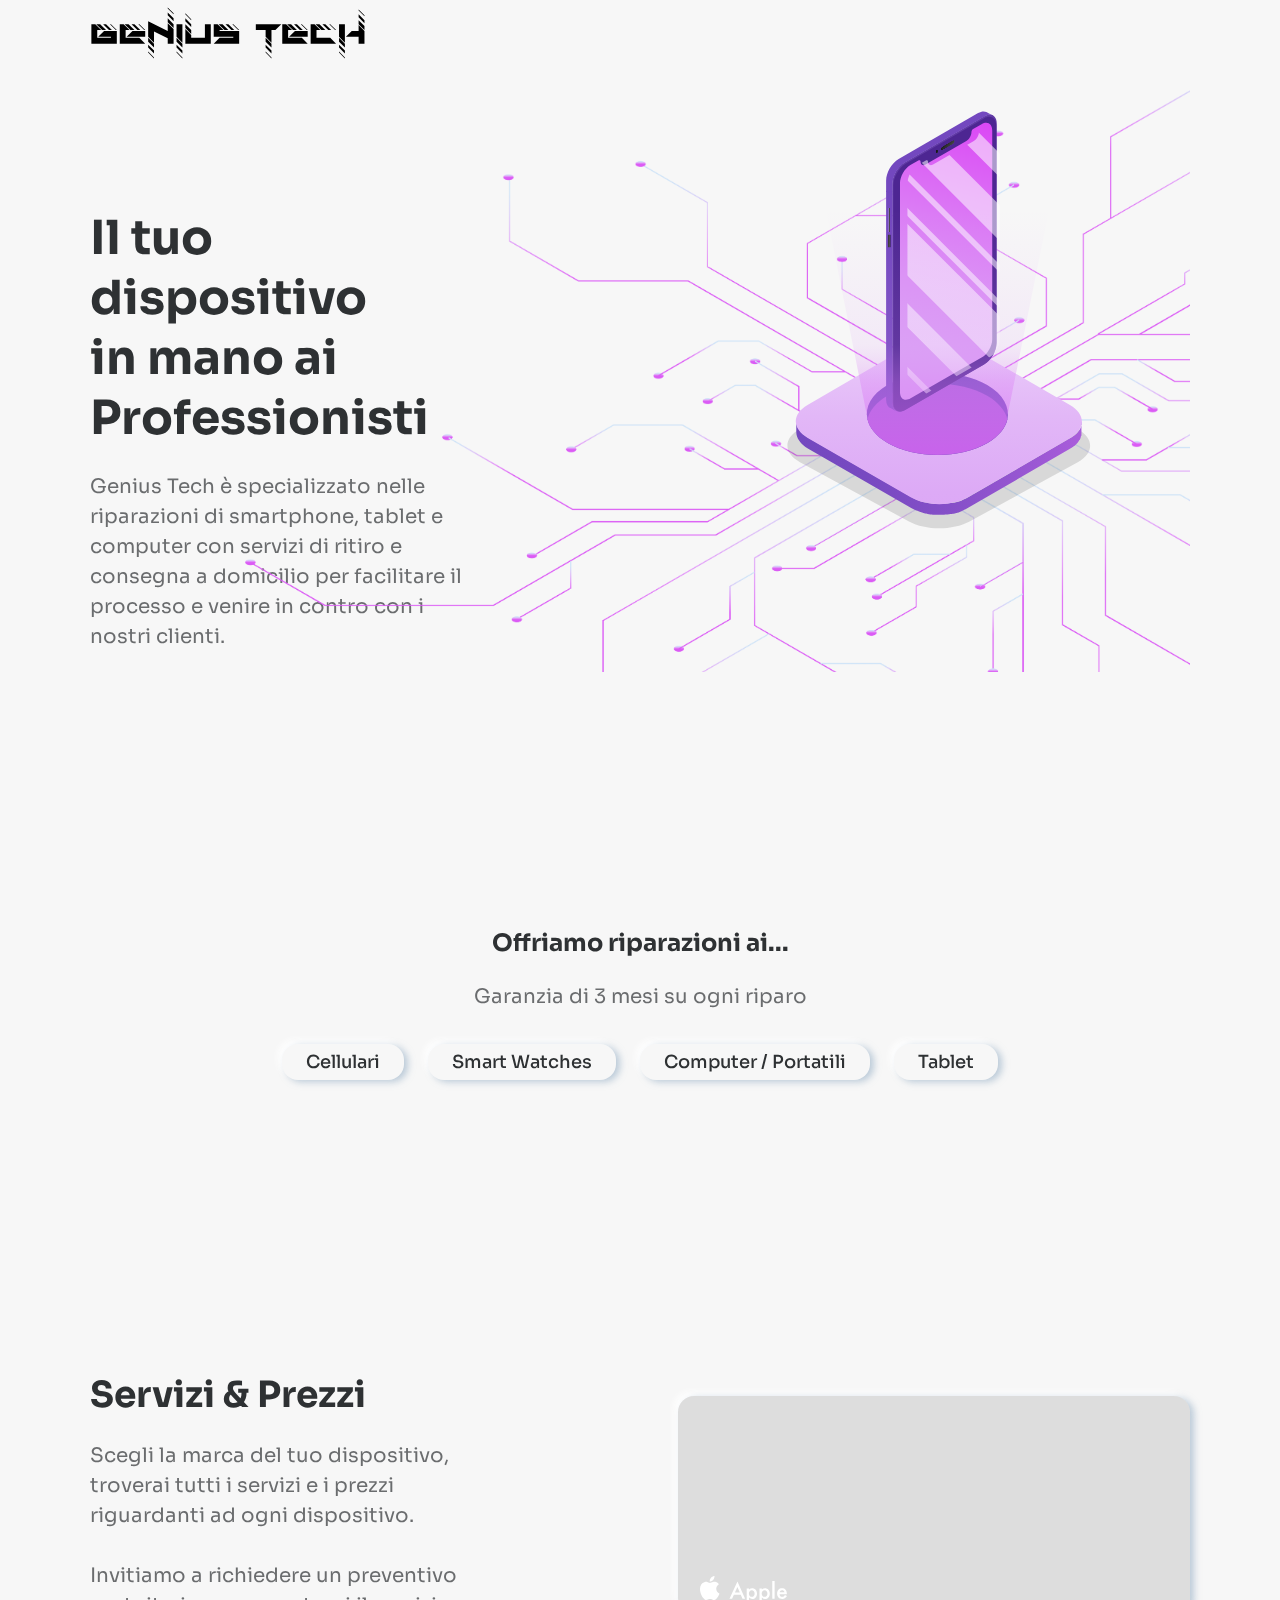
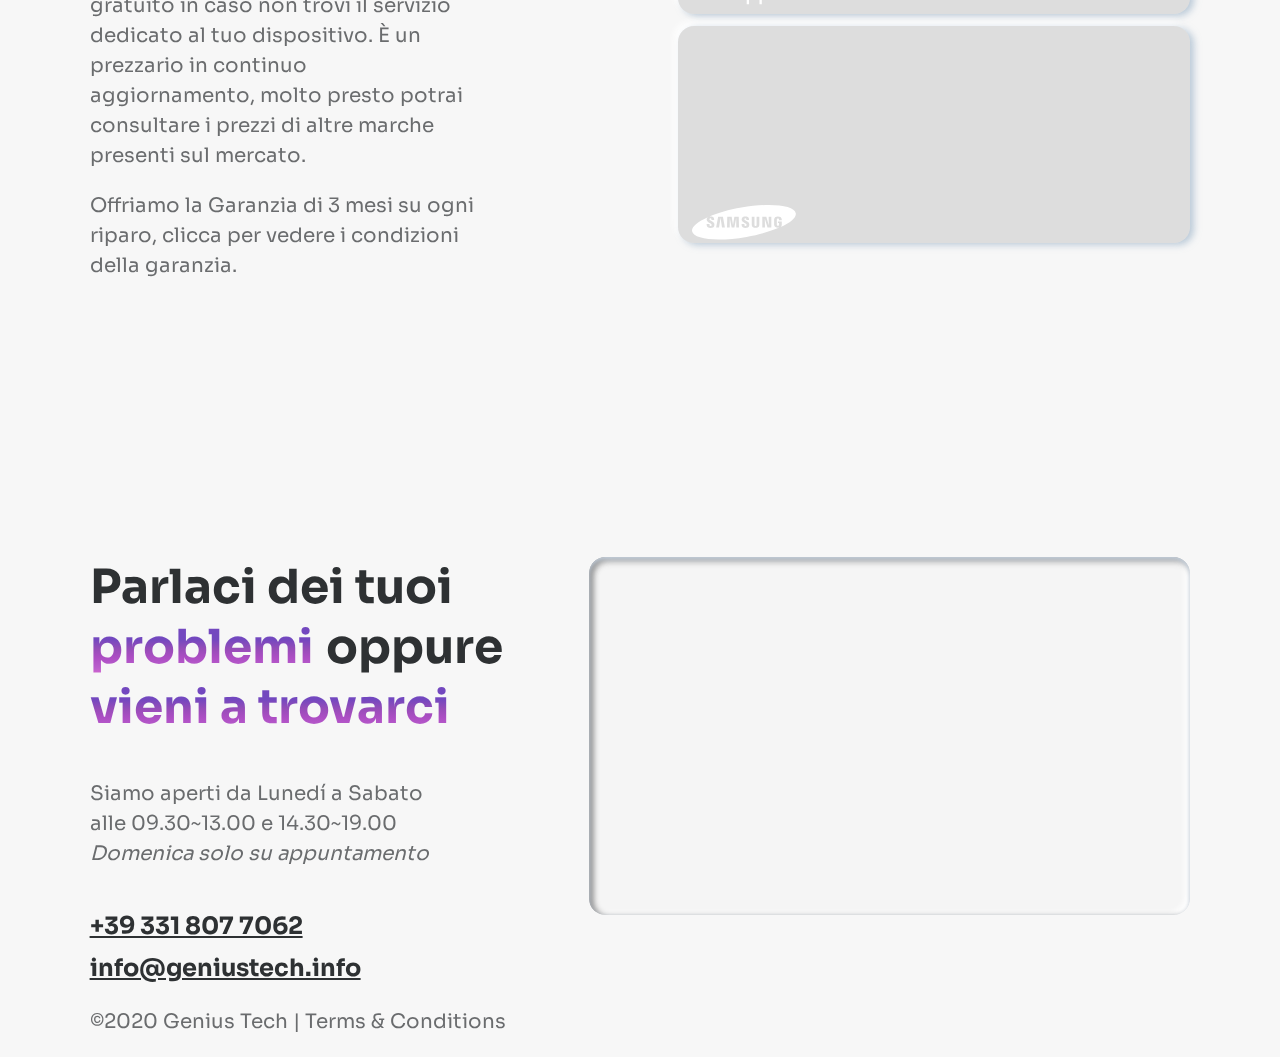
==== preview/index.html @ 2fa58275 "#1 deploy" ====
<!DOCTYPE html>
<html lang="en">
  <head>
    <meta charset="utf-8" />
    <meta name="format-detection" content="telephone=no" />
    <meta name="apple-mobile-web-app-capable" content="yes" />
    <meta
      name="viewport"
      content="minimal-ui, width=device-width, initial-scale=1, minimum-scale=1, user-scalable=yes"
    />
    <meta name="description" content="Siamo specializzati nelle riparazioni di smartphone, tablet e computer con servizi di ritiro e consegna a domicilio!">
    <meta name="robots" content="index, follow">

    <title>Genius Tech | Centro Riparazioni, Assistenza tecnica e Vendita Accessori</title>

    <link rel="canonical" href="https://geniustech.info"/>

    <link rel="manifest" href="../manifest.json" />

    <!-- Global site tag (gtag.js) - Google Analytics -->
    <!-- <script async src="https://www.googletagmanager.com/gtag/js?id=UA-128974444-11"></script>
    <script>
      window.dataLayer = window.dataLayer || [];
      function gtag(){dataLayer.push(arguments);}
      gtag('js', new Date());

      gtag('config', 'UA-128974444-11');
    </script> -->
    
    <link rel="icon" type="image/png" href="/images/icons/icon-72x72.png" sizes="72x72" />
    <link rel="icon" type="image/png" href="/images/icons/icon-96x96.png" sizes="96x96" />
    <link rel="icon" type="image/png" href="/images/icons/icon-192x192.png" sizes="192x192" />
    <link rel="apple-touch-icon" href="/images/icons/icon-192x192.png" sizes="192x192" />
		<link href="https://fonts.googleapis.com/css2?family=Sora:wght@500;700&display=swap" rel="stylesheet">
    
    <link rel="stylesheet" href="/src/app.css" />
    <!-- <link href="/lib/style.css" rel="stylesheet" /> -->
  </head>

  <body class="preload" data-barba="wrapper">
    <header id="header"></header>
    <div class="overlay" id="overlay"></div>

    <main data-barba="container" data-barba-namespace="home">
      <div class="home" id="app">
				<article class="intro">
					<div class="hero">
						<svg id="phone-vec" width="543" height="814" viewBox="0 0 543 814" fill="none" xmlns="http://www.w3.org/2000/svg">
<g opacity="0.2">
<path fill-rule="evenodd" clip-rule="evenodd" d="M506.202 641.269C534.643 656.708 534.643 681.898 506.608 697.337L322.965 798.097C294.524 813.536 248.613 813.536 220.173 798.097L35.3101 697.337C6.86967 681.898 6.86967 656.708 34.9038 641.269L218.548 540.509C246.988 525.069 292.899 525.069 321.339 540.509L506.202 641.269Z" fill="#606060"/>
</g>
<path fill-rule="evenodd" clip-rule="evenodd" d="M513.678 629.892V633.955C513.678 634.362 513.678 634.768 513.271 634.768C512.865 634.768 513.271 635.174 512.865 635.58C512.822 635.888 512.68 636.174 512.459 636.393C512.459 636.799 512.053 636.799 512.053 637.206C512.053 637.612 511.646 638.018 511.646 638.424C511.646 638.831 511.24 638.831 511.24 639.237C511.24 639.643 510.834 640.05 510.834 640.456C510.834 640.862 510.427 640.862 510.427 641.268C510.427 641.675 510.021 642.081 509.615 642.487C509.209 642.894 509.209 642.894 509.209 643.3C509.209 643.706 508.396 644.113 508.396 644.519L507.99 644.925C507.583 645.738 506.771 646.144 506.365 646.957L505.958 647.363C505.552 647.769 505.146 648.582 504.333 648.988L503.521 649.801C503.114 650.207 502.708 650.207 502.708 650.613C502.708 651.019 501.895 651.019 501.895 651.426C501.895 651.832 501.083 651.832 500.676 652.238C500.27 652.645 499.864 652.645 499.458 653.051C499.051 653.457 498.645 653.457 498.239 653.864C497.832 654.27 497.426 654.27 497.02 654.676C496.614 655.082 496.207 655.082 495.801 655.489C495.353 655.916 494.787 656.2 494.176 656.301L320.689 757.062C319.064 757.874 317.845 758.687 316.22 759.499C315.814 759.499 315.408 759.906 315.001 759.906C313.376 760.718 312.157 761.124 310.532 761.937C310.308 761.937 310.126 762.119 310.126 762.343C308.567 763.066 306.931 763.611 305.25 763.968C304.082 764.431 302.848 764.706 301.594 764.781C300.662 765.106 299.712 765.377 298.75 765.594C297.531 766 296.312 766 295.093 766.406C293.874 766.813 293.061 766.813 292.249 766.813H291.03C289.405 767.219 287.78 767.219 286.155 767.625H284.936C283.97 767.56 283.001 767.698 282.092 768.031C280.466 768.031 278.841 768.438 277.622 768.438H264.215C263.116 768.504 262.014 768.366 260.964 768.031C259.746 768.031 258.527 767.625 257.714 767.625C256.901 767.625 255.683 767.219 254.464 767.219C253.21 767.143 251.975 766.869 250.807 766.406C249.995 766.406 248.776 766 247.963 766C246.338 765.594 245.119 765.187 243.9 764.781C242.681 764.375 241.869 764.375 241.056 763.968C240.244 763.562 240.244 763.562 239.431 763.562C238.012 763.198 236.647 762.652 235.368 761.937C234.962 761.937 234.555 761.531 234.149 761.531C232.861 761.162 231.63 760.615 230.493 759.906C230.086 759.499 229.274 759.499 228.867 759.093L223.992 756.655L49.2865 655.895C35.8789 648.175 28.9719 638.018 28.9719 627.455V646.144C28.9719 656.301 35.8789 666.459 49.2865 674.584L223.992 775.345L228.867 777.782C229.274 778.189 230.086 778.189 230.493 778.595C231.711 779.001 232.524 779.408 233.743 779.814H234.149C234.555 779.814 234.962 780.22 235.368 780.22C236.787 780.584 238.152 781.131 239.431 781.845C239.837 781.845 240.244 782.252 241.056 782.252C241.364 782.295 241.65 782.437 241.869 782.658C242.275 782.658 243.088 783.064 243.494 783.064L247.557 784.283C248.003 784.229 248.451 784.378 248.776 784.689C249.348 784.629 249.924 784.772 250.401 785.096C251.62 785.502 252.839 785.502 254.057 785.908C254.626 785.891 255.189 786.032 255.683 786.314H257.308C258.527 786.314 259.746 786.721 260.558 786.721H277.216C278.718 786.807 280.224 786.67 281.685 786.314H285.748C287.4 786.243 289.038 785.97 290.624 785.502H292.249C292.933 785.406 293.612 785.271 294.28 785.096C295.499 784.689 296.718 784.689 297.937 784.283C298.869 783.958 299.818 783.687 300.781 783.47C301.949 783.008 303.183 782.733 304.438 782.658C304.844 782.658 304.844 782.658 305.25 782.252C306.669 781.887 308.035 781.341 309.313 780.626C309.538 780.626 309.719 780.445 309.719 780.22C311.281 779.714 312.78 779.032 314.189 778.189C314.595 778.189 315.001 777.782 315.408 777.782C316.943 777.056 318.435 776.242 319.877 775.345L493.363 674.584C493.77 674.584 493.77 674.178 494.176 674.178C494.582 674.178 494.582 673.772 494.988 673.772C495.395 673.772 495.801 673.366 496.207 672.959C496.614 672.553 497.02 672.553 497.426 672.147C497.832 671.74 498.239 671.74 498.645 671.334C499.051 670.928 499.458 670.928 499.864 670.521C500.27 670.115 500.676 670.115 501.083 669.709C501.489 669.303 501.895 669.303 501.895 668.896C501.895 668.49 502.708 668.49 502.708 668.084L503.114 667.677L503.521 667.271L505.146 665.646L505.552 665.24C506.213 664.668 506.764 663.979 507.177 663.208L507.583 662.802C507.99 662.396 508.396 661.989 508.396 661.583C508.396 661.177 508.802 661.177 508.802 660.77C508.802 660.364 509.209 659.958 509.615 659.552C509.886 659.28 510.156 659.01 510.426 658.74C510.426 658.333 510.833 657.927 510.833 657.521C510.833 657.114 511.239 657.114 511.239 656.708C511.239 656.302 511.645 655.896 511.645 655.489V654.676C511.688 654.368 511.831 654.083 512.052 653.864C512.052 653.457 512.052 653.457 512.458 653.051C512.864 652.645 512.458 652.238 512.864 652.238V628.673C513.678 629.08 513.678 629.486 513.678 629.892Z" fill="url(#paint0_linear)"/>
<path fill-rule="evenodd" clip-rule="evenodd" d="M493.363 600.233C520.178 615.672 520.585 640.862 493.769 656.301L320.283 757.062C293.468 772.501 249.995 772.501 223.179 757.062L48.4739 656.301C21.6587 640.862 21.2524 615.672 48.0676 600.233L221.554 499.473C248.369 484.034 291.843 484.034 318.658 499.473L493.363 600.233Z" fill="url(#paint1_linear)"/>
<path fill-rule="evenodd" clip-rule="evenodd" d="M387.159 625.017C383.908 639.643 372.532 653.457 353.436 664.834C306.713 692.055 231.143 692.055 184.013 664.834C164.511 653.457 153.135 639.237 149.884 624.611C145.009 603.89 156.385 582.356 183.606 566.511C230.33 539.289 306.307 539.289 353.03 566.511C380.252 582.356 391.79 604.296 387.159 625.017Z" fill="url(#paint2_linear)"/>
<path fill-rule="evenodd" clip-rule="evenodd" d="M387.159 625.017C383.908 639.644 372.532 653.457 353.436 664.834C306.713 692.055 231.143 692.055 184.013 664.834C164.511 653.457 153.135 639.237 149.884 624.611C153.135 609.984 164.511 596.17 183.606 584.794C230.33 557.573 306.307 557.573 353.03 584.794C372.126 596.17 383.908 610.391 387.159 625.017Z" fill="url(#paint3_linear)"/>

<g id="phone">
  <path fill-rule="evenodd" clip-rule="evenodd" d="M369.174 494.917C369.176 494.785 369.177 494.654 369.177 494.523V123.086C369.177 109.513 359.676 103.631 347.913 110.418L213.091 188.234C201.328 195.02 191.828 211.308 191.828 224.88V596.318C192.191 607.584 198.393 613.303 206.682 611.6C208.831 611.228 211.14 610.371 213.544 608.984L348.365 531.168C360.014 524.447 369.001 508.409 369.174 494.917Z" fill="#613BA5"/>
<path d="M214.448 608.532L347.46 531.621C358.771 524.834 368.271 508.547 368.271 494.974V126.704C368.271 113.131 358.771 107.702 347.46 114.036L214.448 190.948C203.138 197.734 193.637 214.021 193.637 227.594V595.864C193.637 609.437 202.685 615.318 214.448 608.532Z" fill="#4D2692"/>
<path d="M222.592 193.208L236.165 185.517C237.974 184.612 239.784 185.517 239.784 187.327C239.784 192.756 243.404 195.018 248.38 192.303L317.601 152.49C322.125 149.776 326.197 142.99 326.197 137.56C326.197 135.298 327.554 132.584 329.816 131.679L343.389 123.988C353.342 118.106 361.485 123.083 361.485 134.846V488.639C361.485 500.402 353.342 514.427 343.389 519.856L223.045 589.076C213.091 594.958 204.948 589.981 204.948 578.218V224.425C204.948 213.115 212.639 199.09 222.592 193.208Z" fill="url(#paint11_linear)"/>
<mask id="mask0" mask-type="alpha" maskUnits="userSpaceOnUse" x="217" y="121" width="158" height="471">
<path d="M235.26 193.208L248.833 185.517C250.643 184.612 252.452 185.517 252.452 187.327C252.452 192.756 256.072 195.018 261.048 192.303L330.269 152.49C334.793 149.776 338.865 142.99 338.865 137.56C338.865 135.298 340.222 132.584 342.484 131.679L356.057 123.988C366.01 118.106 374.154 123.083 374.154 134.846V488.639C374.154 500.402 366.01 514.427 356.057 519.856L235.713 589.076C225.76 594.958 217.616 589.981 217.616 578.218V224.425C217.616 213.115 225.307 199.09 235.26 193.208Z" fill="#C4C4C4"/>
</mask>
<g mask="url(#mask0)">
<g opacity="0.7">
<rect opacity="0.9" x="163.919" y="50.8901" width="614.415" height="42.8661" transform="rotate(45 163.919 50.8901)" fill="url(#paint12_linear)"/>
<rect opacity="0.9" x="69.6191" y="145.192" width="614.415" height="61.9178" transform="rotate(45 69.6191 145.192)" fill="url(#paint13_linear)"/>
<rect opacity="0.9" x="2.26099" y="212.549" width="614.415" height="28.5774" transform="rotate(45 2.26099 212.549)" fill="url(#paint14_linear)"/>
<rect opacity="0.9" x="113.402" y="101.408" width="614.415" height="9.52581" transform="rotate(45 113.402 101.408)" fill="url(#paint15_linear)"/>
<rect opacity="0.9" x="83.0908" y="131.72" width="614.415" height="9.52581" transform="rotate(45 83.0908 131.72)" fill="url(#paint16_linear)"/>
<rect opacity="0.9" x="-51.625" y="266.436" width="614.415" height="9.52581" transform="rotate(45 -51.625 266.436)" fill="url(#paint17_linear)"/>
<rect opacity="0.9" x="207.703" y="7.10889" width="614.415" height="28.5774" transform="rotate(45 207.703 7.10889)" fill="url(#paint18_linear)"/>
</g>
</g>
<path d="M202.686 182.804L337.507 104.987C342.936 101.82 347.913 101.368 351.532 103.178L362.39 109.059C358.771 107.249 353.794 107.702 348.365 110.869L213.544 188.685C201.781 195.472 192.28 211.759 192.28 225.331V596.769C192.28 603.102 194.542 607.627 197.709 610.341L189.565 605.817C184.589 604.007 181.422 599.031 181.422 590.887V219.45C181.422 205.877 190.923 189.59 202.686 182.804Z" fill="#7348BF"/>
<path d="M181.422 236.643C181.422 236.643 185.946 239.358 191.828 237.096V238.905C191.828 238.905 186.399 241.167 181.422 238.453V236.643Z" fill="#7348BF"/>
<path d="M185.041 306.768H188.208C188.661 306.768 189.113 306.315 189.113 305.863V266.955C189.113 266.502 188.661 266.05 188.208 266.05H185.041C184.589 266.05 184.136 266.502 184.136 266.955V305.863C184.136 306.315 184.589 306.768 185.041 306.768Z" fill="url(#paint19_linear)"/>
<path d="M185.041 332.555H188.208C188.661 332.555 188.661 332.103 188.661 332.103V311.744C188.661 311.292 188.208 311.292 188.208 311.292H185.041C184.589 311.292 184.589 311.744 184.589 311.744V332.103C184.137 332.103 184.589 332.555 185.041 332.555Z" fill="url(#paint20_linear)"/>
<path d="M276.883 166.969L295.432 156.111C296.337 155.659 296.789 154.302 296.789 153.397C296.789 152.492 296.337 152.04 295.432 152.492L276.883 163.35C275.978 163.802 275.525 165.16 275.525 166.065C275.525 166.969 275.978 167.422 276.883 166.969Z" fill="url(#paint21_linear)"/>
<path d="M275.525 166.065C275.525 166.969 275.978 167.422 276.883 166.969L295.432 156.111C296.337 155.659 296.789 154.302 296.789 153.397C296.789 152.492 296.337 152.04 295.432 152.492L276.883 163.35C275.978 163.802 275.525 165.16 275.525 166.065Z" fill="url(#paint22_linear)"/>
<path d="M275.525 166.065C275.525 166.969 275.978 167.422 276.883 166.969L295.432 156.111C296.337 155.659 296.789 154.302 296.789 153.397C296.789 152.492 296.337 152.04 295.432 152.492L276.883 163.35C275.978 163.802 275.525 165.16 275.525 166.065Z" fill="url(#paint23_linear)"/>
<path d="M275.525 166.065C275.525 166.969 275.978 167.422 276.883 166.969L295.432 156.111C296.337 155.659 296.789 154.302 296.789 153.397C296.789 152.492 296.337 152.04 295.432 152.492L276.883 163.35C275.978 163.802 275.525 165.16 275.525 166.065Z" fill="url(#paint24_linear)"/>
<path d="M275.525 166.065C275.525 166.969 275.978 167.422 276.883 166.969L295.432 156.111C296.337 155.659 296.789 154.302 296.789 153.397C296.789 152.492 296.337 152.04 295.432 152.492L276.883 163.35C275.978 163.802 275.525 165.16 275.525 166.065Z" fill="url(#paint25_linear)"/>
<path d="M275.525 166.065C275.525 166.969 275.978 167.422 276.883 166.969L295.432 156.111C296.337 155.659 296.789 154.302 296.789 153.397C296.789 152.492 296.337 152.04 295.432 152.492L276.883 163.35C275.978 163.802 275.525 165.16 275.525 166.065Z" fill="url(#paint26_linear)"/>
<path d="M275.525 166.065C275.525 166.969 275.978 167.422 276.883 166.969L295.432 156.111C296.337 155.659 296.789 154.302 296.789 153.397C296.789 152.492 296.337 152.04 295.432 152.492L276.883 163.35C275.978 163.802 275.525 164.707 275.525 166.065Z" fill="url(#paint27_linear)"/>
<path d="M275.526 165.611C275.526 166.516 275.978 166.969 276.883 166.516L295.432 155.658C296.337 155.206 296.79 153.848 296.79 152.944C296.79 152.039 296.337 151.586 295.432 152.039L276.883 162.897C275.978 163.802 275.526 164.707 275.526 165.611Z" fill="url(#paint28_linear)"/>
<path d="M275.526 165.611C275.526 166.516 275.978 166.969 276.883 166.516L295.432 155.658C296.337 155.206 296.79 153.848 296.79 152.944C296.79 152.039 296.337 151.586 295.432 152.039L276.883 162.897C275.978 163.802 275.526 164.707 275.526 165.611Z" fill="url(#paint29_linear)"/>
<path d="M275.526 165.611C275.526 166.516 275.978 166.969 276.883 166.516L295.432 155.658C296.337 155.206 296.79 153.848 296.79 152.944C296.79 152.039 296.337 151.586 295.432 152.039L276.883 162.897C275.978 163.802 275.526 164.707 275.526 165.611Z" fill="url(#paint30_linear)"/>
<path d="M275.526 165.611C275.526 166.516 275.978 166.969 276.883 166.516L295.432 155.658C296.337 155.206 296.79 153.848 296.79 152.944C296.79 152.039 296.337 151.586 295.432 152.039L276.883 162.897C275.978 163.802 275.526 164.707 275.526 165.611Z" fill="url(#paint31_linear)"/>
<path d="M275.526 165.611C275.526 166.516 275.978 166.969 276.883 166.516L295.432 155.658C296.337 155.206 296.79 153.848 296.79 152.944C296.79 152.039 296.337 151.586 295.432 152.039L276.883 162.897C275.978 163.349 275.526 164.707 275.526 165.611Z" fill="url(#paint32_linear)"/>
<path d="M275.526 165.611C275.526 166.516 275.978 166.969 276.883 166.516L295.432 155.658C296.337 155.206 296.79 153.848 296.79 152.944C296.79 152.039 296.337 151.586 295.432 152.039L276.883 162.897C275.978 163.349 275.526 164.707 275.526 165.611Z" fill="url(#paint33_linear)"/>
<path d="M275.526 165.611C275.526 166.516 275.978 166.969 276.883 166.516L295.432 155.658C296.337 155.206 296.79 153.848 296.79 152.944C296.79 152.039 296.337 151.586 295.432 152.039L276.883 162.897C275.978 163.349 275.526 164.707 275.526 165.611Z" fill="url(#paint34_linear)"/>
<path d="M276.883 166.516L295.432 155.658C296.337 155.206 296.79 153.848 296.79 152.944C296.79 152.039 296.337 151.586 295.432 152.039L276.883 162.897C275.978 163.349 275.526 164.707 275.526 165.611C275.526 166.516 275.978 166.969 276.883 166.516Z" fill="url(#paint35_linear)"/>
<path d="M266.025 171.492C266.025 172.397 266.93 172.849 267.382 172.397C268.287 171.945 268.739 170.587 268.739 169.682C268.739 168.778 267.835 168.325 267.382 168.778C266.93 169.23 266.025 170.587 266.025 171.492Z" fill="url(#paint36_linear)"/>
<path d="M266.025 171.492C266.025 172.397 266.93 172.849 267.382 172.397C268.287 171.945 268.739 170.587 268.739 169.682C268.739 168.778 267.835 168.325 267.382 168.778C266.93 169.23 266.025 170.587 266.025 171.492Z" fill="url(#paint37_linear)"/>
<path d="M266.025 171.492C266.025 172.397 266.93 172.849 267.382 172.397C268.287 171.945 268.739 170.587 268.739 169.682C268.739 168.778 267.835 168.325 267.382 168.778C266.93 169.23 266.025 170.587 266.025 171.492Z" fill="url(#paint38_linear)"/>
<path d="M266.025 171.492C266.025 172.397 266.93 172.849 267.382 172.397C268.287 171.945 268.739 170.587 268.739 169.682C268.739 168.778 267.835 168.325 267.382 168.778C266.93 169.23 266.025 170.587 266.025 171.492Z" fill="url(#paint39_linear)"/>
<path d="M266.025 171.492C266.025 172.397 266.93 172.849 267.382 172.397C268.287 171.945 268.739 170.587 268.739 169.682C268.739 168.778 267.835 168.325 267.382 168.778C266.93 169.23 266.025 170.587 266.025 171.492Z" fill="url(#paint40_linear)"/>
<path d="M266.025 171.492C266.025 172.397 266.93 172.849 267.382 172.397C268.287 171.945 268.739 170.587 268.739 169.682C268.739 168.778 267.835 168.325 267.382 168.778C266.93 169.23 266.025 170.135 266.025 171.492Z" fill="url(#paint41_linear)"/>
<path d="M266.025 171.04C266.025 171.945 266.93 172.397 267.382 171.945C268.287 171.492 268.74 170.135 268.74 169.23C268.74 168.325 267.835 167.873 267.382 168.325C266.93 169.23 266.025 170.135 266.025 171.04Z" fill="url(#paint42_linear)"/>
<path d="M266.025 171.04C266.025 171.945 266.93 172.397 267.382 171.945C268.287 171.492 268.74 170.135 268.74 169.23C268.74 168.325 267.835 167.873 267.382 168.325C266.93 168.778 266.025 170.135 266.025 171.04Z" fill="url(#paint43_linear)"/>
<path d="M266.025 171.04C266.025 171.945 266.93 172.397 267.382 171.945C268.287 171.492 268.74 170.135 268.74 169.23C268.74 168.325 267.835 167.873 267.382 168.325C266.93 168.778 266.025 170.135 266.025 171.04Z" fill="url(#paint44_linear)"/>
<path d="M266.025 171.04C266.025 171.945 266.93 172.397 267.382 171.945C268.287 171.492 268.74 170.135 268.74 169.23C268.74 168.325 267.835 167.873 267.382 168.325C266.93 168.778 266.025 170.135 266.025 171.04Z" fill="url(#paint45_linear)"/>
<path d="M266.025 171.04C266.025 171.945 266.93 172.397 267.382 171.945C268.287 171.492 268.74 170.135 268.74 169.23C268.74 168.325 267.835 167.873 267.382 168.325C266.478 168.778 266.025 170.135 266.025 171.04Z" fill="url(#paint46_linear)"/>
</g>

<g opacity="0.7">
<path fill-rule="evenodd" clip-rule="evenodd" d="M457.041 273.574H80.0024L148.666 617.296V617.296C148.736 619.618 149.008 621.929 149.478 624.203C152.729 638.83 164.105 653.05 183.607 664.426C230.737 691.648 306.307 691.648 353.03 664.426C372.126 653.456 383.502 639.236 386.753 624.61C387.224 622.198 387.496 619.752 387.565 617.296V617.296L457.041 273.574Z" fill="url(#paint48_linear)"/>
</g>
<defs>
<linearGradient id="paint0_linear" x1="27.7937" y1="786.893" x2="513.475" y2="786.893" gradientUnits="userSpaceOnUse">
<stop stop-color="#7348BF"/>
<stop offset="0.25" stop-color="#784AC1"/>
<stop offset="0.54" stop-color="#854FC8"/>
<stop offset="0.85" stop-color="#9C58D4"/>
<stop offset="1" stop-color="#AA5DDB"/>
</linearGradient>
<linearGradient id="paint1_linear" x1="775.388" y1="858.96" x2="775.388" y2="275.362" gradientUnits="userSpaceOnUse">
<stop stop-color="#DBA5F5"/>
<stop offset="0.19" stop-color="#DDAAF6"/>
<stop offset="0.41" stop-color="#E2B7F7"/>
<stop offset="0.65" stop-color="#EBCEFA"/>
<stop offset="0.89" stop-color="#F8EEFD"/>
<stop offset="1" stop-color="white"/>
</linearGradient>
<linearGradient id="paint2_linear" x1="399.027" y1="-1817.61" x2="399.027" y2="-1969.44" gradientUnits="userSpaceOnUse">
<stop stop-color="#7348BF"/>
<stop offset="0.25" stop-color="#784AC1"/>
<stop offset="0.54" stop-color="#854FC8"/>
<stop offset="0.85" stop-color="#9C58D4"/>
<stop offset="1" stop-color="#AA5DDB"/>
</linearGradient>
<linearGradient id="paint3_linear" x1="50.7076" y1="-2065.45" x2="50.7076" y2="-1843.53" gradientUnits="userSpaceOnUse">
<stop stop-color="#7348BF"/>
<stop offset="0.25" stop-color="#784AC1"/>
<stop offset="0.54" stop-color="#854FC8"/>
<stop offset="0.85" stop-color="#9C58D4"/>
<stop offset="1" stop-color="#AA5DDB"/>
</linearGradient>
<linearGradient id="paint4_linear" x1="376.256" y1="16.677" x2="218.368" y2="47.4384" gradientUnits="userSpaceOnUse">
<stop stop-color="#DCDCF0"/>
<stop offset="0.33" stop-color="#E1E1F2"/>
<stop offset="0.7" stop-color="#EEEEF8"/>
<stop offset="1" stop-color="white"/>
</linearGradient>
<linearGradient id="paint5_linear" x1="260.918" y1="164.076" x2="125.219" y2="398.31" gradientUnits="userSpaceOnUse">
<stop stop-color="#CDDAF4"/>
<stop offset="1" stop-color="#CDBAFA"/>
</linearGradient>
<linearGradient id="paint6_linear" x1="198.819" y1="-30.1665" x2="-8.13056" y2="102.21" gradientUnits="userSpaceOnUse">
<stop stop-color="#CDDAF4"/>
<stop offset="1" stop-color="#CDBAFA"/>
</linearGradient>
<linearGradient id="paint7_linear" x1="221.476" y1="682.314" x2="192.546" y2="675.506" gradientUnits="userSpaceOnUse">
<stop stop-color="white" stop-opacity="0.01"/>
<stop offset="1" stop-color="white" stop-opacity="0.8"/>
</linearGradient>
<linearGradient id="paint8_linear" x1="268.566" y1="-1985.13" x2="224.476" y2="-1974.08" gradientUnits="userSpaceOnUse">
<stop stop-color="white" stop-opacity="0.01"/>
<stop offset="1" stop-color="white" stop-opacity="0.8"/>
</linearGradient>
<linearGradient id="paint9_linear" x1="323.853" y1="-1957.23" x2="294.897" y2="-1950.41" gradientUnits="userSpaceOnUse">
<stop stop-color="white" stop-opacity="0.01"/>
<stop offset="1" stop-color="white" stop-opacity="0.8"/>
</linearGradient>
<linearGradient id="paint10_linear" x1="62.3003" y1="282.189" x2="62.3003" y2="732.075" gradientUnits="userSpaceOnUse">
<stop stop-color="#DBA5F5" stop-opacity="0.01"/>
<stop offset="0.21" stop-color="#DB9CF5" stop-opacity="0.21"/>
<stop offset="0.55" stop-color="#DB84F5" stop-opacity="0.55"/>
<stop offset="0.99" stop-color="#DB5CF5" stop-opacity="0.99"/>
<stop offset="1" stop-color="#DB5BF5"/>
<stop offset="1" stop-color="#DB5BF5"/>
</linearGradient>
<linearGradient id="paint11_linear" x1="205.334" y1="590.551" x2="342.031" y2="120.215" gradientUnits="userSpaceOnUse">
<stop stop-color="#DBA5F5"/>
<stop offset="0.19" stop-color="#DBA0F5"/>
<stop offset="0.41" stop-color="#DB93F5"/>
<stop offset="0.64" stop-color="#DB7CF5"/>
<stop offset="0.87" stop-color="#DB5CF5"/>
<stop offset="1" stop-color="#DB48F5"/>
</linearGradient>
<linearGradient id="paint12_linear" x1="469.839" y1="-598.761" x2="464.576" y2="-527.334" gradientUnits="userSpaceOnUse">
<stop stop-color="white" stop-opacity="0.01"/>
<stop offset="1" stop-color="white" stop-opacity="0.85"/>
</linearGradient>
<linearGradient id="paint13_linear" x1="375.539" y1="-793.193" x2="364.621" y2="-690.623" gradientUnits="userSpaceOnUse">
<stop stop-color="white" stop-opacity="0.01"/>
<stop offset="1" stop-color="white" stop-opacity="0.85"/>
</linearGradient>
<linearGradient id="paint14_linear" x1="308.18" y1="-220.552" x2="305.834" y2="-172.791" gradientUnits="userSpaceOnUse">
<stop stop-color="white" stop-opacity="0.01"/>
<stop offset="1" stop-color="white" stop-opacity="0.85"/>
</linearGradient>
<linearGradient id="paint15_linear" x1="419.321" y1="-42.9586" x2="419.06" y2="-27.0043" gradientUnits="userSpaceOnUse">
<stop stop-color="white" stop-opacity="0.01"/>
<stop offset="1" stop-color="white" stop-opacity="0.85"/>
</linearGradient>
<linearGradient id="paint16_linear" x1="389.01" y1="-12.6466" x2="388.749" y2="3.30774" gradientUnits="userSpaceOnUse">
<stop stop-color="white" stop-opacity="0.01"/>
<stop offset="1" stop-color="white" stop-opacity="0.85"/>
</linearGradient>
<linearGradient id="paint17_linear" x1="254.294" y1="122.069" x2="254.033" y2="138.023" gradientUnits="userSpaceOnUse">
<stop stop-color="white" stop-opacity="0.01"/>
<stop offset="1" stop-color="white" stop-opacity="0.85"/>
</linearGradient>
<linearGradient id="paint18_linear" x1="513.622" y1="-425.992" x2="511.276" y2="-378.231" gradientUnits="userSpaceOnUse">
<stop stop-color="white" stop-opacity="0.01"/>
<stop offset="1" stop-color="white" stop-opacity="0.85"/>
</linearGradient>
<linearGradient id="paint19_linear" x1="188.732" y1="286.585" x2="184.357" y2="286.585" gradientUnits="userSpaceOnUse">
<stop stop-color="#7348BF"/>
<stop offset="0.1784" stop-color="#231F20"/>
<stop offset="0.5324" stop-color="#6D6E71"/>
<stop offset="0.8432" stop-color="#A67BF2" stop-opacity="0.62"/>
<stop offset="1" stop-color="#7348BF"/>
</linearGradient>
<linearGradient id="paint20_linear" x1="188.732" y1="321.881" x2="184.357" y2="321.881" gradientUnits="userSpaceOnUse">
<stop/>
<stop offset="0.1784" stop-color="#231F20"/>
<stop offset="0.5324" stop-color="#6D6E71"/>
<stop offset="0.8432" stop-color="#231F20"/>
<stop offset="1"/>
</linearGradient>
<linearGradient id="paint21_linear" x1="297.145" y1="159.872" x2="275.516" y2="159.872" gradientUnits="userSpaceOnUse">
<stop stop-color="#58595B"/>
<stop offset="1"/>
</linearGradient>
<linearGradient id="paint22_linear" x1="297.682" y1="160.432" x2="274.419" y2="159.203" gradientUnits="userSpaceOnUse">
<stop stop-color="#58595B"/>
<stop offset="1"/>
</linearGradient>
<linearGradient id="paint23_linear" x1="298.098" y1="161.042" x2="273.485" y2="158.433" gradientUnits="userSpaceOnUse">
<stop stop-color="#58595B"/>
<stop offset="1"/>
</linearGradient>
<linearGradient id="paint24_linear" x1="298.388" y1="161.683" x2="272.727" y2="157.584" gradientUnits="userSpaceOnUse">
<stop stop-color="#58595B"/>
<stop offset="1"/>
</linearGradient>
<linearGradient id="paint25_linear" x1="298.546" y1="162.34" x2="272.154" y2="156.682" gradientUnits="userSpaceOnUse">
<stop stop-color="#58595B"/>
<stop offset="1"/>
</linearGradient>
<linearGradient id="paint26_linear" x1="298.571" y1="162.994" x2="271.775" y2="155.752" gradientUnits="userSpaceOnUse">
<stop stop-color="#58595B"/>
<stop offset="1"/>
</linearGradient>
<linearGradient id="paint27_linear" x1="298.464" y1="163.63" x2="271.59" y2="154.82" gradientUnits="userSpaceOnUse">
<stop stop-color="#58595B"/>
<stop offset="1"/>
</linearGradient>
<linearGradient id="paint28_linear" x1="298.227" y1="164.227" x2="271.601" y2="153.913" gradientUnits="userSpaceOnUse">
<stop stop-color="#58595B"/>
<stop offset="1"/>
</linearGradient>
<linearGradient id="paint29_linear" x1="297.865" y1="164.771" x2="271.801" y2="153.058" gradientUnits="userSpaceOnUse">
<stop stop-color="#58595B"/>
<stop offset="1"/>
</linearGradient>
<linearGradient id="paint30_linear" x1="297.386" y1="165.245" x2="272.183" y2="152.28" gradientUnits="userSpaceOnUse">
<stop stop-color="#58595B"/>
<stop offset="1"/>
</linearGradient>
<linearGradient id="paint31_linear" x1="296.799" y1="165.634" x2="272.737" y2="151.603" gradientUnits="userSpaceOnUse">
<stop stop-color="#58595B"/>
<stop offset="1"/>
</linearGradient>
<linearGradient id="paint32_linear" x1="296.114" y1="165.924" x2="273.448" y2="151.05" gradientUnits="userSpaceOnUse">
<stop stop-color="#58595B"/>
<stop offset="1"/>
</linearGradient>
<linearGradient id="paint33_linear" x1="295.344" y1="166.101" x2="274.299" y2="150.643" gradientUnits="userSpaceOnUse">
<stop stop-color="#58595B"/>
<stop offset="1"/>
</linearGradient>
<linearGradient id="paint34_linear" x1="294.504" y1="166.154" x2="275.273" y2="150.4" gradientUnits="userSpaceOnUse">
<stop stop-color="#58595B"/>
<stop offset="1"/>
</linearGradient>
<linearGradient id="paint35_linear" x1="293.608" y1="166.073" x2="276.348" y2="150.34" gradientUnits="userSpaceOnUse">
<stop stop-color="#58595B"/>
<stop offset="1"/>
</linearGradient>
<linearGradient id="paint36_linear" x1="269.356" y1="170.081" x2="265.894" y2="171.356" gradientUnits="userSpaceOnUse">
<stop stop-color="#58595B"/>
<stop offset="1"/>
</linearGradient>
<linearGradient id="paint37_linear" x1="271.267" y1="169.747" x2="265.212" y2="171.253" gradientUnits="userSpaceOnUse">
<stop stop-color="#58595B"/>
<stop offset="1"/>
</linearGradient>
<linearGradient id="paint38_linear" x1="273.004" y1="169.863" x2="264.614" y2="170.999" gradientUnits="userSpaceOnUse">
<stop stop-color="#58595B"/>
<stop offset="1"/>
</linearGradient>
<linearGradient id="paint39_linear" x1="274.498" y1="170.358" x2="264.117" y2="170.622" gradientUnits="userSpaceOnUse">
<stop stop-color="#58595B"/>
<stop offset="1"/>
</linearGradient>
<linearGradient id="paint40_linear" x1="275.721" y1="171.158" x2="263.726" y2="170.149" gradientUnits="userSpaceOnUse">
<stop stop-color="#58595B"/>
<stop offset="1"/>
</linearGradient>
<linearGradient id="paint41_linear" x1="276.691" y1="172.197" x2="263.429" y2="169.605" gradientUnits="userSpaceOnUse">
<stop stop-color="#58595B"/>
<stop offset="1"/>
</linearGradient>
<linearGradient id="paint42_linear" x1="277.46" y1="173.443" x2="263.202" y2="168.996" gradientUnits="userSpaceOnUse">
<stop stop-color="#58595B"/>
<stop offset="1"/>
</linearGradient>
<linearGradient id="paint43_linear" x1="278.102" y1="174.903" x2="263.011" y2="168.317" gradientUnits="userSpaceOnUse">
<stop stop-color="#58595B"/>
<stop offset="1"/>
</linearGradient>
<linearGradient id="paint44_linear" x1="278.691" y1="176.635" x2="262.831" y2="167.539" gradientUnits="userSpaceOnUse">
<stop stop-color="#58595B"/>
<stop offset="1"/>
</linearGradient>
<linearGradient id="paint45_linear" x1="279.253" y1="178.73" x2="262.651" y2="166.626" gradientUnits="userSpaceOnUse">
<stop stop-color="#58595B"/>
<stop offset="1"/>
</linearGradient>
<linearGradient id="paint46_linear" x1="279.75" y1="181.275" x2="262.491" y2="165.543" gradientUnits="userSpaceOnUse">
<stop stop-color="#58595B"/>
<stop offset="1"/>
</linearGradient>
<linearGradient id="paint47_linear" x1="413.955" y1="238.867" x2="347.371" y2="274.865" gradientUnits="userSpaceOnUse">
<stop stop-color="white"/>
<stop offset="1" stop-color="#15B3FF" stop-opacity="0"/>
</linearGradient>
<linearGradient id="paint48_linear" x1="62.3005" y1="282.187" x2="62.3005" y2="732.074" gradientUnits="userSpaceOnUse">
<stop stop-color="#DBA5F5" stop-opacity="0.01"/>
<stop offset="0.480902" stop-color="#DB9CF5" stop-opacity="0.21"/>
<stop offset="0.621527" stop-color="#DB84F5" stop-opacity="0.55"/>
<stop offset="0.99" stop-color="#DB5CF5" stop-opacity="0.99"/>
<stop offset="1" stop-color="#DB5BF5"/>
<stop offset="1" stop-color="#DB5BF5"/>
</linearGradient>
</defs>
            </svg>

					</div>
					<div class="col-l">
					  <h1>Il tuo dispositivo </br>in mano ai </br>Professionisti</h1>
					  <p>Genius Tech è specializzato nelle riparazioni di smartphone, tablet e computer con servizi di ritiro e consegna a domicilio per facilitare il processo e venire in contro con i nostri clienti.</p>
          </div>
				</article>
		
				<article class="lead">
					<h3>Offriamo riparazioni ai...</h3>
					<p>Garanzia di 3 mesi su ogni riparo</p>
					<div class="tipi-container">
						<div class="grad-mask"></div>
            <div class="flex--tipi hide-scroll">
						<div class="tipi">
              
							<div class="at neu hover" data-ccursor href="#" onclick="void(0)">Cellulari</div>
							<div class="at neu hover" data-ccursor href="#" onclick="void(0)">Smart Watches</div>
							<div class="at neu hover" data-ccursor href="#" onclick="void(0)">Computer / Portatili</div>
							<div class="at neu hover" data-ccursor href="#" onclick="void(0)">Tablet</div>
						</div>
					</div>
				</article>
		
				<article class="servizi grid">
					<div class="col-l">
            <h2>Servizi & Prezzi</h2>
            <p>Scegli la marca del tuo dispositivo, troverai tutti i servizi e i prezzi riguardanti ad ogni dispositivo. </br></br>Invitiamo a richiedere un preventivo gratuito in caso non trovi il servizio dedicato al tuo dispositivo. È un prezzario in continuo aggiornamento, molto presto potrai consultare i prezzi di altre marche presenti sul mercato.</p> <p>Offriamo la Garanzia di 3 mesi su ogni riparo, clicca per vedere i condizioni della garanzia.</p>
          </div>
          <div class="col-r">
						<div class="neu cover marchio" data-ccursor style="background-image: url('https://store.storeimages.cdn-apple.com/4982/as-images.apple.com/is/refurb-trade-in-201912?wid=2712&hei=714&fmt=png-alpha&qlt=80&.v=1579817557120');background-position: 0 70%;">
							<a class="container" href="/pricing.html"><svg class="apple-logo" width="66" height="22" viewBox="0 0 66 22" fill="none" xmlns="http://www.w3.org/2000/svg">
								<path d="M30.5859 14.0703H25.4219L24.0781 17H22.1172L28.0859 4.17969L33.8438 17H31.8516L30.5859 14.0703ZM29.8438 12.3594L28.0547 8.25781L26.1797 12.3594H29.8438ZM36.7812 21.1406H35.0234V9.39062H36.7812V10.2188C37.474 9.52604 38.2604 9.17969 39.1406 9.17969C40.1875 9.17969 41.0495 9.5651 41.7266 10.3359C42.4141 11.1016 42.7578 12.0677 42.7578 13.2344C42.7578 14.375 42.4167 15.3255 41.7344 16.0859C41.0573 16.8411 40.2031 17.2188 39.1719 17.2188C38.2812 17.2188 37.4844 16.862 36.7812 16.1484V21.1406ZM40.9609 13.2422C40.9609 12.513 40.763 11.9193 40.3672 11.4609C39.9661 10.9974 39.4609 10.7656 38.8516 10.7656C38.2057 10.7656 37.6823 10.9896 37.2812 11.4375C36.8802 11.8854 36.6797 12.474 36.6797 13.2031C36.6797 13.9167 36.8802 14.5052 37.2812 14.9688C37.6771 15.4219 38.1979 15.6484 38.8438 15.6484C39.4531 15.6484 39.9557 15.4193 40.3516 14.9609C40.7578 14.5026 40.9609 13.9297 40.9609 13.2422ZM46.375 21.1406H44.6172V9.39062H46.375V10.2188C47.0677 9.52604 47.8542 9.17969 48.7344 9.17969C49.7812 9.17969 50.6432 9.5651 51.3203 10.3359C52.0078 11.1016 52.3516 12.0677 52.3516 13.2344C52.3516 14.375 52.0104 15.3255 51.3281 16.0859C50.651 16.8411 49.7969 17.2188 48.7656 17.2188C47.875 17.2188 47.0781 16.862 46.375 16.1484V21.1406ZM50.5547 13.2422C50.5547 12.513 50.3568 11.9193 49.9609 11.4609C49.5599 10.9974 49.0547 10.7656 48.4453 10.7656C47.7995 10.7656 47.276 10.9896 46.875 11.4375C46.474 11.8854 46.2734 12.474 46.2734 13.2031C46.2734 13.9167 46.474 14.5052 46.875 14.9688C47.2708 15.4219 47.7917 15.6484 48.4375 15.6484C49.0469 15.6484 49.5495 15.4193 49.9453 14.9609C50.3516 14.5026 50.5547 13.9297 50.5547 13.2422ZM55.9688 3.80469V17H54.2109V3.80469H55.9688ZM65.125 13.6094H59.6719C59.7188 14.2344 59.9219 14.7318 60.2812 15.1016C60.6406 15.4661 61.1016 15.6484 61.6641 15.6484C62.1016 15.6484 62.4635 15.5443 62.75 15.3359C63.0312 15.1276 63.3516 14.7422 63.7109 14.1797L65.1953 15.0078C64.9661 15.3984 64.724 15.7344 64.4688 16.0156C64.2135 16.2917 63.9401 16.5208 63.6484 16.7031C63.3568 16.8802 63.0417 17.0104 62.7031 17.0938C62.3646 17.1771 61.9974 17.2188 61.6016 17.2188C60.4661 17.2188 59.5547 16.8542 58.8672 16.125C58.1797 15.3906 57.8359 14.4167 57.8359 13.2031C57.8359 12 58.1693 11.026 58.8359 10.2812C59.5078 9.54688 60.3984 9.17969 61.5078 9.17969C62.6276 9.17969 63.513 9.53646 64.1641 10.25C64.8099 10.9583 65.1328 11.9401 65.1328 13.1953L65.125 13.6094ZM63.3203 12.1719C63.0755 11.2344 62.4844 10.7656 61.5469 10.7656C61.3333 10.7656 61.1328 10.7995 60.9453 10.8672C60.7578 10.9297 60.5859 11.0234 60.4297 11.1484C60.2786 11.2682 60.1484 11.4141 60.0391 11.5859C59.9297 11.7578 59.8464 11.9531 59.7891 12.1719H63.3203Z" fill="white"/>
								<path d="M14.5883 13.2202C14.5399 13.357 14.493 13.5038 14.439 13.6481C13.992 14.8585 13.3133 15.9332 12.4899 16.9181C12.331 17.1098 12.1458 17.2834 11.9546 17.4443C11.5767 17.7642 11.1418 17.9575 10.6387 17.9751C10.2608 17.9872 9.89804 17.9186 9.54839 17.7763C9.2951 17.6729 9.04585 17.5574 8.78904 17.464C7.95552 17.1613 7.12654 17.2011 6.30665 17.5251C6.01098 17.6421 5.71935 17.7713 5.41813 17.8727C5.06898 17.9898 4.70671 18.0372 4.33789 17.9676C4.01598 17.9075 3.73445 17.7577 3.47309 17.5644C3.14866 17.3243 2.8762 17.0316 2.62141 16.7218C1.41502 15.2506 0.60522 13.5871 0.214193 11.7237C0.0456732 10.9225 -0.0350549 10.1147 0.0143911 9.29585C0.0724144 8.31399 0.300472 7.37906 0.825204 6.53646C1.48364 5.4774 2.41252 4.78365 3.63454 4.49757C4.36967 4.32451 5.08462 4.39514 5.78544 4.66508C6.15427 4.80635 6.52411 4.94611 6.89445 5.08486C7.23552 5.21302 7.57509 5.21302 7.91667 5.08234C8.29458 4.93804 8.67299 4.79424 9.05241 4.65347C9.44142 4.51169 9.83699 4.39565 10.2497 4.36285C10.8673 4.3129 11.4697 4.39312 12.056 4.58939C12.887 4.8674 13.5631 5.35934 14.0737 6.0758C14.0873 6.09548 14.1025 6.11717 14.1126 6.13282C12.8249 7.03041 12.0918 8.21611 12.1983 9.82159C12.3058 11.4281 13.1706 12.5149 14.5883 13.2202ZM7.3657 4.16406C7.74563 4.17415 8.11092 4.10099 8.46259 3.96123C10.0666 3.32449 10.9051 1.62768 10.8799 0.329976C10.8779 0.225534 10.8708 0.121092 10.8663 0C10.7013 0.024723 10.5509 0.0363277 10.4066 0.0726553C9.23556 0.359745 8.33444 1.01314 7.74209 2.07118C7.39547 2.69077 7.20273 3.3487 7.26176 4.06769C7.2658 4.14388 7.29355 4.16305 7.3657 4.16406Z" fill="white"/>
								</svg>
							</a>
						</div>

            <!-- https://i.pinimg.com/originals/fd/e7/45/fde74505e86143a63d578f45a3c0c853.jpg -->

            <div class="neu cover marchio" data-ccursor style="background-image: url('https://www.thesun.co.uk/wp-content/uploads/2019/07/samsung-tablet.jpg?w=620');"><a class="container" onClick="alert('In fase di preparazione, sarà disponibile a breve 🙌🏻')">
              <svg class="samsung-logo" width="78" height="26" viewBox="0 0 78 26" fill="none" xmlns="http://www.w3.org/2000/svg">
  <path fill-rule="evenodd" clip-rule="evenodd" d="M66.5359 16.5218C74.0051 13.1457 78.4071 9.38659 77.8438 6.15804C76.786 0.0754181 58.514 -1.82439 37.0301 1.92049C27.6525 3.55311 19.2131 5.99014 12.7679 8.72401C13.1105 8.6432 13.4882 8.60669 13.8861 8.60669C15.026 8.60669 16.6006 8.88039 16.6006 10.6353V11.2004H14.5929V10.7029C14.5929 10.2634 14.3144 9.97198 13.8443 9.97198C13.3403 9.97198 13.1649 10.2553 13.1085 10.5113C13.0892 10.6031 13.0779 10.7754 13.1166 10.9364C13.213 11.3365 13.8204 11.6576 14.5131 12.0239C15.4509 12.5197 16.5453 13.0983 16.7407 14.0678C16.7729 14.2401 16.847 14.6957 16.7487 15.3913C16.5588 16.734 15.3593 17.2315 13.9022 17.2315C12.3872 17.2315 10.9736 16.6889 10.9736 14.8938L10.9752 14.2707H13.1359V15.05C13.1359 15.4911 13.4418 15.7809 13.9473 15.7809C14.4818 15.7809 14.6638 15.5072 14.7314 15.2399C14.7684 15.0886 14.7926 14.8374 14.7137 14.6426C14.5357 14.1955 13.9088 13.8525 13.2227 13.4771C12.3079 12.9765 11.2878 12.4183 11.0863 11.4789C11.0026 11.0748 11.0107 10.7528 11.0686 10.3906C11.161 9.82542 11.4312 9.41595 11.8236 9.133C4.07237 12.5613 -0.525873 16.4082 0.0481262 19.7031C1.10751 25.7873 19.3827 27.6855 40.8651 23.9438C50.449 22.2748 59.0518 19.7658 65.5475 16.9586C65.2127 17.038 64.8496 17.0739 64.4759 17.0739C63.0462 17.0739 61.7775 16.5506 61.6407 15.0855C61.6181 14.8167 61.6149 14.7056 61.6117 14.5542L61.6133 11.1635C61.6133 11.0203 61.631 10.7675 61.6471 10.6322C61.8258 9.12688 63.0462 8.64226 64.4759 8.64226C65.904 8.64226 67.155 9.12366 67.3031 10.6322C67.3288 10.8882 67.3208 11.1635 67.3208 11.1635V11.4324H65.2906V10.9816C65.2922 10.9832 65.2874 10.79 65.2648 10.6757C65.231 10.497 65.0765 10.0881 64.4614 10.0881C63.8738 10.0881 63.7031 10.4745 63.6596 10.6757C63.6355 10.782 63.6258 10.9253 63.6258 11.0557V14.7394C63.6242 14.8408 63.6307 14.9535 63.6468 15.0453C63.679 15.2562 63.8818 15.6249 64.4646 15.6249C65.0475 15.6249 65.2519 15.2562 65.289 15.0421C65.3035 14.9503 65.3083 14.8376 65.3067 14.7362V13.5673H64.4807V12.392H67.3369V14.5542C67.3353 14.7056 67.3321 14.8167 67.3079 15.0855C67.2483 15.7396 66.9618 16.2059 66.5359 16.5218ZM57.5142 8.86133L57.6237 15.1838H57.5802L55.7287 8.86133H52.7373V16.8309H54.7192L54.6081 10.291H54.6516L56.6416 16.8309H59.5074V8.86133H57.5142ZM21.3824 9.60837L20.2795 16.9146H18.1044L19.5969 8.86133H23.1792L24.6668 16.9146H22.4998L21.4275 9.60837H21.3824ZM31.7685 8.86133L30.7736 15.018H30.7301L29.7367 8.86133H26.4507L26.272 16.9146H28.2893L28.3392 9.67438H28.3827L29.7303 16.9146H31.7734L33.1194 9.67438H33.1612L33.2143 16.9146H35.2269L35.053 8.86133H31.7685ZM40.9183 15.2176C40.9537 15.0662 40.9795 14.8215 40.9006 14.6283C40.7247 14.1863 40.1047 13.8468 39.426 13.4751C38.5201 12.9791 37.5098 12.4258 37.3119 11.4952C37.2281 11.0927 37.2346 10.7772 37.2925 10.4197C37.5018 9.11725 38.6627 8.65034 40.0795 8.65034C41.2097 8.65034 42.7714 8.92243 42.7714 10.658V11.2183H40.7782V10.7256C40.7782 10.2877 40.5061 10.0044 40.0392 10.0044C39.5401 10.0044 39.3678 10.2797 39.3099 10.5389C39.2906 10.6258 39.2793 10.7949 39.3179 10.9559C39.4137 11.3528 40.0153 11.6711 40.7014 12.0342C41.6295 12.5254 42.7122 13.0984 42.9066 14.0584C42.9421 14.2274 43.0113 14.6766 42.9131 15.3673C42.7247 16.6972 41.5365 17.1882 40.0956 17.1882C38.5966 17.1882 37.1959 16.6521 37.1959 14.8746L37.1992 14.2596H39.3373L39.3389 15.0324C39.3389 15.4639 39.6432 15.7537 40.1406 15.7537C40.672 15.7537 40.8523 15.4848 40.9183 15.2176ZM47.6642 15.7102C48.2229 15.7102 48.3968 15.3238 48.4354 15.1258C48.4515 15.0388 48.4563 14.9229 48.4547 14.8183V8.858H50.4914V14.6347C50.4962 14.7828 50.4817 15.0871 50.4737 15.1628C50.3304 16.6665 49.1422 17.1544 47.6626 17.1544C46.1814 17.1544 44.9916 16.6665 44.8499 15.1628C44.8435 15.0871 44.829 14.7812 44.8322 14.6347V8.858H46.8673V14.8166C46.8673 14.9213 46.8705 15.0388 46.8866 15.1242C46.9317 15.3222 47.1007 15.7102 47.6642 15.7102Z" fill="white"/>
  </svg>
              </a>

            </div>
          </div>
				</article>

      </div>


			<div id="block" class=""></div>
			
			<!-- <div id="pricing">
				<div class="dragger"></div>
				<h2 id="fetched-device"></h2>
				<div class="services" id="services">
					<div class="service placeholder"><span class="service--title"></span><span class="service--price"></span></div>
					<div class="service placeholder"><span class="service--title"></span><span class="service--price"></span></div>
					<div class="service placeholder"><span class="service--title"></span><span class="service--price"></span></div>
				</div>
				<div class="cta"><a href="">Chiama Ora</a></div>
			</div> -->
			
			<footer id="footer">
				
			</footer>
    </main>

    <script src="/src/essentials.js"></script>
    <script src="/src/app.js"></script>
    
  </body>
</html>
---- src/app.css ----
:root {
  --i: #2e3133;
  --ii: rgba(46, 49, 51, 0.7);
  --iii: rgba(46, 49, 51, 0.3);
  --bg: #f7f7f7;
  --white: #fff;
  --radius: 16px;
  -webkit-text-size-adjust: none;
  --transition: cubic-bezier(0.42, 0, 0.21, 0.99);
}

html,
body {
  margin: 0;
  padding: 0;

  /* height: 100vh; */

  overflow-x: hidden;

  background: var(--bg);
  color: var(--i);
  font-family: "Sora", sans-serif;
}

.preload.preload.preload * {
  -webkit-transition: none !important;
  -moz-transition: none !important;
  -ms-transition: none !important;
  -o-transition: none !important;
}

.hide-scroll {
  -ms-overflow-style: none;
  scrollbar-width: none;
}

.hide-scroll::-webkit-scrollbar {
  display: none;
}

h1,
h2,
h3 {
  margin-top: 24px;
  margin-bottom: 24px;
  font-family: "Sora", sans-serif;
}

h1,
h1 span {
  font-size: 36px;
  font-weight: 700;
}

h2 {
  font-size: 28px;
  font-weight: 700;
}

h3 {
  font-size: 18px;
  font-weight: 700;
}

span {
  font-size: 24px;
  margin: 12px 12px 12px 0;
}

p {
  font-size: 18px;
  line-height: 1.5;
  color: var(--ii);
}

input,
button,
a {
  outline: none;
}

a{
  color: var(--ii);
}

.neu {
  background: var(--bg);
  box-shadow: 4px 2px 7px rgba(136, 165, 191, 0.54), -4px -4px 7px #ffffff;
  border-radius: 16px;
}

.neu--inset {
  background: var(--bg);
  box-shadow: inset 0px 2px 4px #c8d4e2, inset 4px 2px 6px #888888,
    inset 3px 6px 6px #d2d2d2, inset -6px -3px 5px rgba(255, 255, 255, 0.750601);
  border-radius: 16px;
}

/* a.neu {
  display: inline-block;
  max-height: 55px;
  font-size: 16px;
  margin: 16px;
  padding: 12px 33px;
  border-radius: 24px;
} */

.btn{
  text-align: center;
  max-width: 448px;
  height: 46px;
}

.btn.dark{
  background: #535353;
}

.btn.dark a, .btn.whatsapp a{
  color: #fff;
}

.btn.whatsapp{
  background: #00E676;
}

.btn.i-iii{
  display: inline-block;
  margin-right: 8px;
  width: calc((100% - 12px) / 3);
}

.btn.ii-iii{
  display: inline-block;
  width: calc((100% - 12px) / 3 * 2);
}

.btn a{
  width: 100%;
  height: 100%;
  display: flex;
  align-items: center;
}

.btn svg{
  margin-left: 4px;
  margin-right: -9px;
}

.btn a span{
  font-size: 14px;
  margin: auto;
}


/* a.neu span {
  position: absolute;
  top: 50%;
  left: 50%;
  z-index: 5;
  transform: translate(-50%, -50%);
  font-size: 16px;
} */

a.container {
  width: 100%;
  height: 100%;
  position: absolute;
}

article {
  margin: 92px auto;
}

article:first-child {
  margin-top: 52px;
}

.grad {
  background: linear-gradient(
    180deg,
    #7348bf 37.15%,
    #964db8 52.97%,
    #ad4ec4 68.03%,
    #b95ecc 84.07%,
    #dd68d1 100%
  );
  -webkit-background-clip: text;
  -webkit-text-fill-color: transparent;
}

ul {
  list-style: none;
  padding: 0;
}

main {
  overflow-x: hidden;
  text-align: left;
  padding: 0 22px;
}

.tipi-container{
  position: relative;
  overflow-x: hidden;
  margin: auto -24px;
}

.flex--tipi {
  display: flex;
  position: relative;
  overflow-x: auto;
  
}

.tipi {
  display: flex;
  position: relative;
  flex: 1 0 auto;
  flex-grow: 1;
  flex-shrink: 0;
  flex-basis: auto;
  justify-content: center;
}

.tipi .neu {
  position: relative;
  padding: 7px 24px;
  margin: 12px;
}

.tipi .neu::before {
  content: "";
  position: absolute;
  top: 0;
  left: 0;
  width: 100%;
  height: 100%;

  border-radius: 24px;
  background: #cad0d5;
  mix-blend-mode: darken;
  opacity: 0;
  transform: scalex(0.7) translateX(0%);
  transform-origin: calc(50%);
  transition: transform 0.5s ease, opacity 0.2s ease;
  -webkit-transition: transform 0.5s ease, opacity 0.2s ease;
  -moz-transition: transform 0.5s ease, opacity 0.2s ease;
  -ms-transition: transform 0.5s ease, opacity 0.2s ease;
  -o-transition: transform 0.5s ease, opacity 0.2s ease;
  
}

.tipi .neu:hover::before, .tipi .neu:active::before, .tipi .neu:focus::before, .tipi .neu.hover.hover_effect::before {
  opacity: 1;
  transform: scalex(1) translateX(1px);
}

@media only screen and (max-width: 725px){
  .grad-mask{
    position: absolute;
    left: 0px;
    top: 0;
    z-index: 5;
    width: 100vw;
    height: 107px;
    background: linear-gradient(270deg, var(--bg) 10%, rgba(240, 240, 240, 0) 36%);
    pointer-events: none;
  }

  .tipi{
    padding-right: 32px;
  }

}


.iframe--container {
  position: relative;
  width: calc(100vw - 48px);
  height: 60vw;
  border-radius: 16px;
  -webkit-border-radius: 16px;
  overflow: hidden;
}

.iframe--container .neu--inset {
  width: calc(100vw - 48px);
  height: 60vw;
  position: absolute;
  z-index: 5;
  pointer-events: none;
}

footer{
  margin-top: 92px;
  position: relative;
}

footer iframe {
  width: calc(100vw - 48px);
  height: 60vw;
}

footer .at{
  display: block;
  text-decoration: underline;
  color: var(--i);
  font-size: 24px;
  margin: 12px 0;
  font-weight: 700;
  width: fit-content;
  border-radius: 16px;
}

.copyright{
  margin-top: 24px;
}

/* MAIN INDEX*/
.hero {
  width: 100vw;
  text-align: center;
  background-image: url(/mat/circuits.png);
  background-size: 200%;
  background-position: 58.5% 115%;
  background-repeat: no-repeat;
  margin: 0 -24px -37vw;
  pointer-events: none;
}

#phone-vec {
  width: 50vw;
  height: auto;
  margin-bottom: 37vw;
}

#phone {
  animation: float 3s ease-in-out infinite;
}

@keyframes float {
  0% {
    transform: translatey(0);
  }
  50% {
    transform: translatey(3%);
  }
  100% {
    transform: translatey(0);
  }
}


a {
  text-decoration: none;
}

.at{
  color: var(--i);

  margin: 12px auto;
  vertical-align: middle;
  font-size: 18px;
  font-weight: 500;
}

.cta {
  display: flex;
  width: calc(100vw - 48px);
  max-width: 448px;
  height: 46px;
  margin: 24px auto 24px;
  align-items: center;

  text-align: center;
}

.cta a{
  margin: 0 auto;
}

@media only screen and (min-width: 667px){
  .cta{
    width: 60vw;
  }
}

/* SERVICE PAGE*/
.cover {
  position: relative;
  background-size: cover;
  opacity: 1;
}

.cover.marchio {
  width: 327px;
  height: 138px;
  margin-bottom: 12px;
}

.cover:before {
  content: "";
  position: absolute;
  z-index: 1;
  top: 0;
  left: 0;
  width: 100%;
  height: 100%;
  pointer-events: none;
  background: rgba(0, 0, 0, 0.1);
}

.neu.cover:before {
  border-radius: 16px;
}

.cover .apple-logo {
  width: 66px;
  position: absolute;
  z-index: 5;
  left: 22px;
  bottom: 8px;
}

.cover .samsung-logo {
  position: absolute;
  z-index: 5;
  left: 14px;
  bottom: 3px;
}

#pricing{
	width: 100vw;

	background: #F0F0F0;
	box-shadow: 0px -4px 14px rgba(0, 0, 0, 0.17);
	border-radius: 24px 24px 0px 0px;

	position: fixed;
	transform: translatey(100vh);
	left: 0;
	right: 0;
	bottom: 0;
	z-index: 50;
	
	transition: transform .7s var(--transition);
  -webkit-transition: transform .7s var(--transition);
  -moz-transition: transform .7s var(--transition);
  -ms-transition: transform .7s var(--transition);
  -o-transition: transform .7s var(--transition);
}

#pricing.show{
	transform: translatey(0);
}

@media only screen and (min-width: 816px){
  #pricing{
    width: 70vw;
    left: 50%;
    transform: translatey(100vh) translatex(-50%);
  }
  #pricing.show{
    transform: translatey(0) translatex(-50%);
  }
}

#pricing .instagram{
  text-align: center;
}
#pricing .instagram p{
  margin: 4px auto;
}
#pricing .instagram .profile--id{
  color: var(--i);
}
#pricing .instagram .profile--caption{
  font-size: 9px;
}

.instagram--profile{
  width: 20%;
  padding-top: 20%;
  background-size: cover;
  border-radius: 100%;
  
  margin: 12px auto;
  box-shadow: 0px -4px 14px rgba(0, 0, 0, 0.17);
}

.cta--instagram{
  background: #3897F0;
}

.cta--instagram a{
  color: var(--bg);
}

#block{
	position: fixed;
	top:0;
	right:0;
	bottom:0;
	left:0;
	background: black;
	opacity: 0;
	z-index: 45;
	pointer-events: none;
	transition: opacity .5s var(--transition);
	-webkit-transition: opacity .5s var(--transition);
	-moz-transition: opacity .5s var(--transition);
	-ms-transition: opacity .5s var(--transition);
	-o-transition: opacity .5s var(--transition);
}

#block.show{
	opacity:.3;
	pointer-events: all;
	transition: opacity .5s var(--transition);
	-webkit-transition: opacity .5s var(--transition);
	-moz-transition: opacity .5s var(--transition);
	-ms-transition: opacity .5s var(--transition);
	-o-transition: opacity .5s var(--transition);
}

.dragger{
	width: 30vw;
	height: 3px;
	margin: 10px auto 0;

	background: var(--iii);
	border-radius: 100px;
}


.placeholder {
  animation: glow 2s infinite;
}

@keyframes glow {
  0% {
    opacity: 1;
  }
  50% {
    opacity: 0.3;
  }
  100% {
    opacity: 1;
  }
}











/* header */

header {
  height: 84px;
  width: 100%;
  position: fixed;
  top: 0;
  left: 0;
  z-index: 90;
  mix-blend-mode: difference;
}

.brrrand {
  position: fixed;
  top: 7px;
  left: 22px;
  cursor: pointer;
  z-index: 100;
}

.brrrand svg,
.brrrand svg path {
  fill: var(--bg);
  height: 27px;
  width: auto;
}

.overlay {
  position: fixed;
  background: #fff;
  z-index: 90;
  top: 0;
  left: 0;
  width: 100%;
  height: 100%;
  opacity: 1;
  visibility: hidden;
  -webkit-transition: opacity 0.35s, visibility 0.35s, height 0.45s;
  -o-transition: opacity 0.35s, visibility 0.35s, height 0.45s;
  transition: opacity 0.35s, visibility 0.35s, height 0.45s;
  -webkit-transition-timing-function: var(--transition);
  -o-transition-timing-function: var(--transition);
  transition-timing-function: var(--transition);
  overflow: hidden;
}

.overlay ul {
  list-style: none;
  padding: 0;
  margin: 0 auto;
  display: inline-block;
  position: relative;
  visibility: visible;
  height: 100%;
}

.overlay-menu ul li a {
  font-family: "Sora", sans-serif;
  font-weight: 500;
  font-style: normal;

  transition: transform 0.3s var(--transition);
  -webkit-transition: transform 0.3s var(--transition);
  -moz-transition: transform 0.3s var(--transition);
  -ms-transition: transform 0.3s var(--transition);
  -o-transition: transform 0.3s var(--transition);
}

.overlay-menu ul li a:hover {
  color: var(--iii);
  transform: skew(-17deg);
}

@media (min-width: 960px) {
  .brrrand svg {
    height: 52px;
  }

  .overlay {
    mix-blend-mode: multiply;
  }

  .overlay-menu ul {
    float: left;
    top: 92px;
    left: 12px;
  }

  .overlay-menu ul li {
    font-size: 2.4rem;

    margin: 9px;
    color: var(--ii);
  }

  .overlay-menu .fex {
    display: none;
  }

  header {
    background: transparent;
    /* mix-blend-mode: multiply; */
  }
}
.icon {
  height: 16px;
  width: auto;
  -webkit-transform: translate(0px, 2px);
  -ms-transform: translate(0px, 2px);
  transform: translate(0px, 2px);
  margin-right: 3px;
}
@media (max-width: 960px) {
  header {
    height: 56px;
    z-index: 100;
  }

  .brrrand #logo {
    height: 42px;
  }
  /*   main {
    margin-top: 56px;
  } */
  .overlay {
    height: 0%;
    opacity: 0;
  }

  .brrrand:hover {
    opacity: 0.7;
    -webkit-transition: opacity 0.25s var(--transition);
    -o-transition: opacity 0.25s var(--transition);
    transition: opacity 0.25s var(--transition);
  }

  .button_container {
    position: fixed;
    top: 18px;
    right: 24px;
    height: 21px;
    width: 22px;
    cursor: pointer;
    z-index: 100;
    -webkit-transition: opacity 0.25s var(--transition);
    -o-transition: opacity 0.25s var(--transition);
    transition: opacity 0.25s var(--transition);
  }

  .button_container:hover {
    opacity: 0.7;
  }

  .button_container.active .top {
    -webkit-transform: translateY(7px) translateX(0) rotate(45deg);
    -ms-transform: translateY(7px) translateX(0) rotate(45deg);
    transform: translateY(7px) translateX(0) rotate(45deg);
    background: var(--i);
  }

  .button_container.active .middle {
    opacity: 0;
    background: var(--i);
  }

  .button_container.active .bottom {
    -webkit-transform: translateY(-7px) translateX(0) rotate(-45deg);
    -ms-transform: translateY(-7px) translateX(0) rotate(-45deg);
    transform: translateY(-7px) translateX(0) rotate(-45deg);
    background: var(--i);
  }

  .button_container span {
    background: var(--i);
    border: none;
    height: 1.3px;
    width: 100%;
    position: absolute;
    top: 0;
    left: 0;
    -webkit-transition: all 0.7s var(--transition);
    -o-transition: all 0.7s var(--transition);
    transition: all 0.7s var(--transition);
    cursor: pointer;
  }

  .button_container span:nth-of-type(2) {
    top: 7px;
  }

  .button_container span:nth-of-type(3) {
    top: 14px;
  }

  .overlay {
    -webkit-transition: all 0.5s var(--transition);
    -o-transition: all 0.5s var(--transition);
    transition: all 0.5s var(--transition);
    height: 100%;
    width: 100%;

    background-position: 40% 50%;
    background-size: 190% 190%;
  }

  .overlay li {
    margin: 12px;
  }

  .overlay.open {
    opacity: 1;
    visibility: visible;
    -webkit-transition: all 0.5s;
    -o-transition: all 0.5s;
    transition: all 0.5s;
    -webkit-transition-timing-function: var(--transition);
    -o-transition-timing-function: var(--transition);
    transition-timing-function: var(--transition);
  }

  .overlay.open ul {
    visibility: visible;
  }
  .overlay iframe {
    opacity: 0;
  }
  .overlay.open iframe {
    opacity: 1;
  }

  .overlay li {
    -webkit-transition: all 0.75s var(--transition) 0.3s;
    -o-transition: all 0.75s var(--transition) 0.3s;
    transition: all 0.75s var(--transition) 0.3s;
  }

  .overlay.open li {
    opacity: 1;
    -webkit-transform: translatey(0%);
    -ms-transform: translatey(0%);
    transform: translatey(0%);
  }

  .overlay.open li:nth-of-type(2) {
    opacity: 1;
    transition-delay: 0.35s;
  }

  .overlay.open li:nth-of-type(3) {
    opacity: 1;
    transition-delay: 0.4s;
  }

  .overlay.open li:nth-of-type(4) {
    opacity: 1;
    transition-delay: 0.45s;
  }

  .overlay nav {
    position: relative;
    height: calc(100% - 56px);
    -webkit-transform: translateY(56px);
    -ms-transform: translateY(56px);
    transform: translateY(56px);
    font-size: 0.9rem;
    font-weight: 500;
    text-align: center;
  }

  .overlay ul li {
    width: calc(100vw - 56px);
    margin: 9px 0 0 0;
    padding: 9px 0 11px;
    position: relative;

    font-size: 2rem;
    text-align: center;

    opacity: 0;
    -webkit-transform: translatey(-20%);
    -ms-transform: translatey(-20%);
    transform: translatey(-20%);
  }

  .overlay ul li a,
  p {
    display: block;
    position: relative;
    text-decoration: none;
    overflow: hidden;
  }

  .overlay a {
    color: var(--ii);
  }

  .overlay ul li {
    opacity: 0;
  }

  .overlay ul {
    visibility: hidden;
    /* position: absolute; */
    height: auto;
    left: 50%;
    -webkit-transform: translate(-50%, 0%);
    -ms-transform: translate(-50%, 0%);
    transform: translate(-50%, 0%);
    text-align: left;
    padding: 0 28px;
  }

  .overlay ul:nth-child(1) {
    margin-top: 32px;
  }

  .overlay ul:nth-child(2) {
    height: 100%;
  }

  .opened,
  .opened svg {
  }

  .bopened {
    background: var(--i);
  }

  .no-scroll {
    overflow: hidden;
  }
}

/*



*/

/* MAIN MEDIA QUERIES*/

@media only screen and (max-width: 446px){
    
    p {
      font-size: 14px;
    }
}

@media only screen and (min-width: 446px){
    
    h1, h1 span {
      font-size: 46px;
    }
    p {
      font-size: 14px;
    }
}

@media only screen and (min-width: 640px){
  .grid{
    display: grid;
    grid-template-columns: 1fr 1fr;
    grid-template-rows: auto;
    gap: 0px 24px;
  }
  .col-l{
    grid-column-start: auto;
    max-width: 50vw;
  }
  .col-r{
    margin-top: 48px;
    grid-column-start: auto;
  }
}


@media only screen and (min-width: 816px){
  .brrrand{
    left: 7vw;
  }
  
  main, #table#table{
    padding: 0 7vw;
  }
  
  .hero{
    background-size: 100%;
    background-position: 58.5% 115%;
    transform: translate(15vw, 10vw);
  }

  #phone-vec{
    width: 25vw;
    height: auto;
    margin-bottom: 18.5vw;
    margin-left: 8.5vw;
  }
    
  .lead{
    text-align: center; 
  }
  
  .cover.marchio {
    width: 40vw;
    height: 17vw;
    margin-left: auto;
  }

  article{
    margin: 20vw auto;
  }

  footer{
    margin-top: 10vw;
  }
    
  .iframe--container {
    width: 47vw;
    max-width: 770px;
    height: 28vw;
  }

  .iframe--container .neu--inset {
    width: 47vw;
    max-width: 770px;
    height: 28vw;
  }

  footer iframe {
    width: 47vw;
    max-width: 770px;
    height: 28vw;
  }
}

@media only screen and (min-width: 1220px){
  h1, h1 span {
    font-size: 47px;
  }

  h2 {
    font-size: 36px;
  }

  h3 {
    font-size: 24px;
  }

  span {
    font-size: 20px;
  }

  p{
    font-size: 20px;
  }

  footer a{
    font-size: 32px;
  }

  footer .pf{
    margin: 42px 0;
  }
  
  article.intro{
    margin-top: -5vw;
    overflow: hidden;
  }

  .hero{
    transform: translate(14vw, 9vw);
  }

  .col-l{
    max-width: 30vw;
  }

  .cover .apple-logo {
    width: 88px;
    height: auto;
    left: 22px;
    bottom: 8px;
  }

  .cover .samsung-logo {
    width: 104px;
    height: auto;
    left: 14px;
    bottom: 3px;
  }

  .iframe--container{ 
    position: absolute;
    top: 0;
    right: 0;
  }
}
---- lib/style.css ----
:root {
  --main-cursor-clr: rgb(0, 0, 0, 0.2);
  --main-cursor-hover-clr: rgb(0, 0, 0, 0.07);
  --ghost-shadow: 0 7px 15px rgba(0, 0, 0, 0.14);
}

body {
  margin: 0;
  padding: 0;
}

.c-cursor {
  position: fixed;
  z-index: 9999;
  pointer-events: none;
  border-radius: 200px;
  background-color: var(--main-cursor-clr);
}
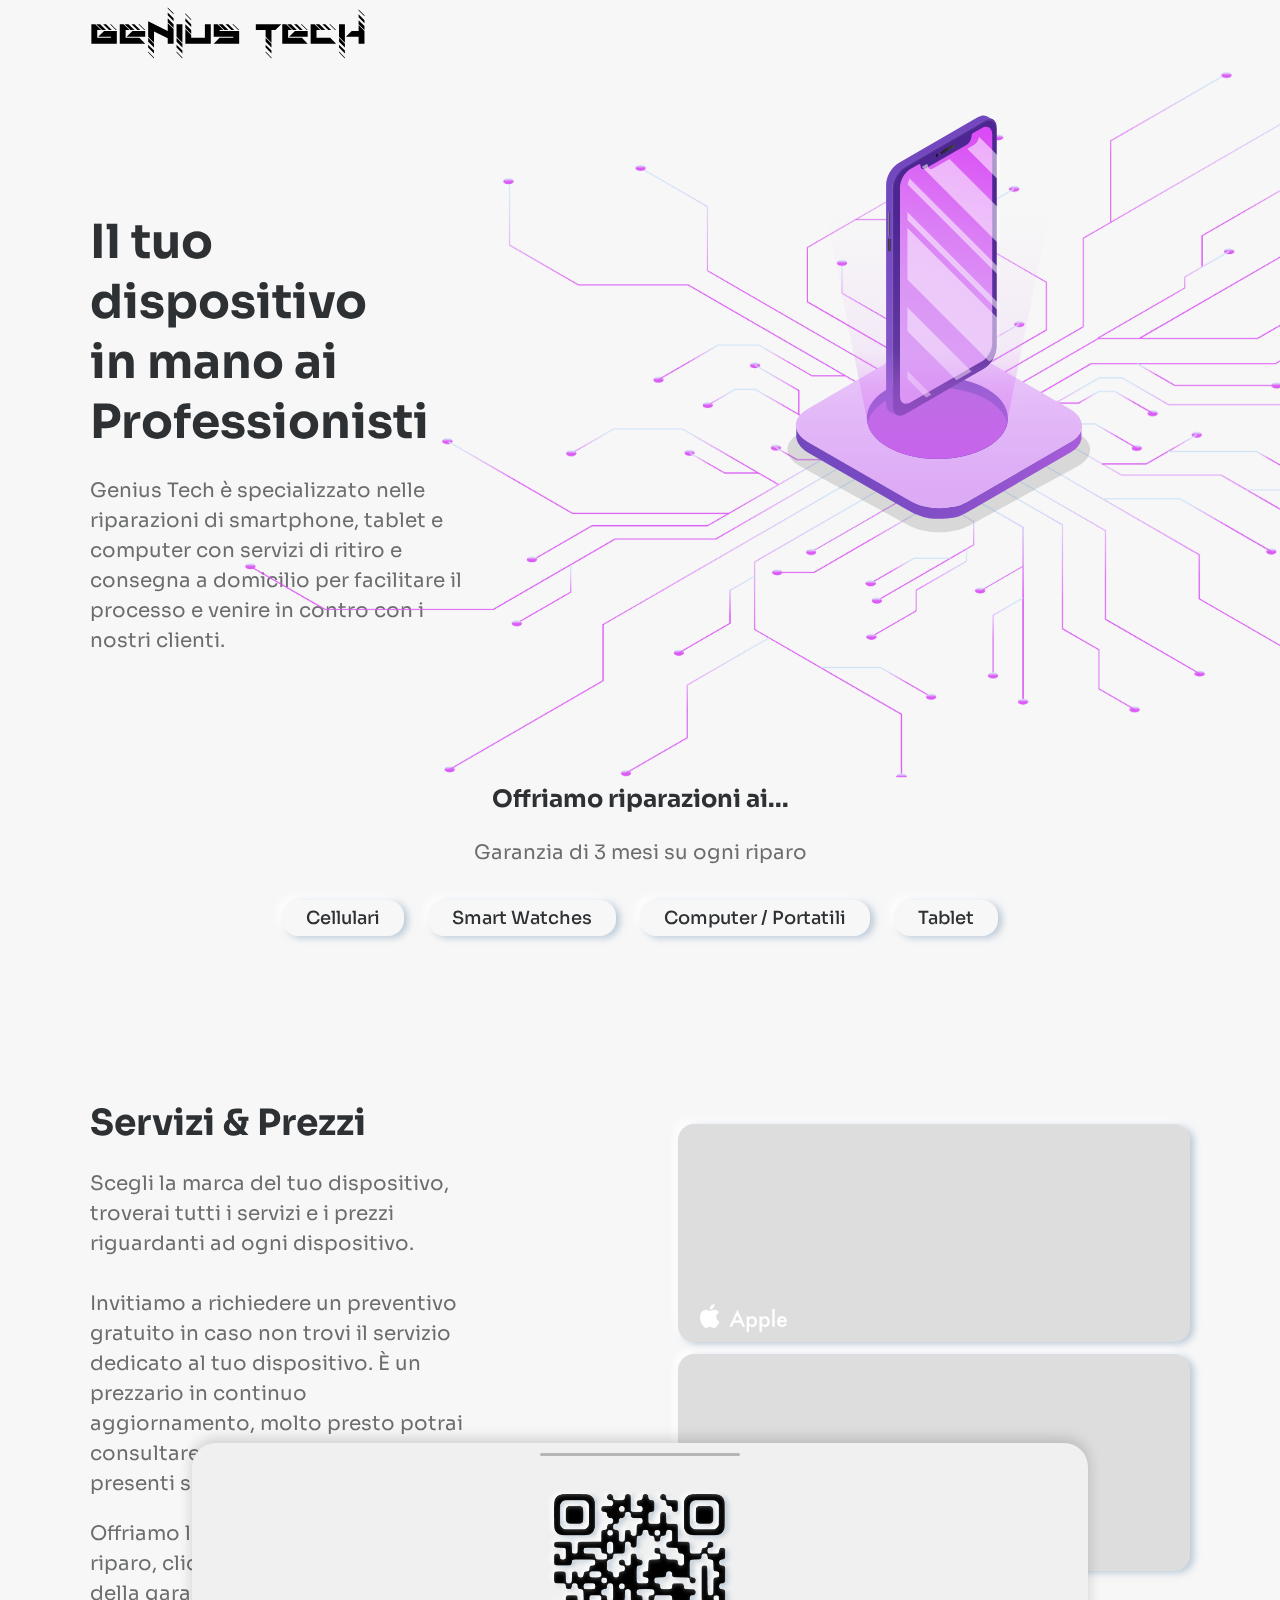
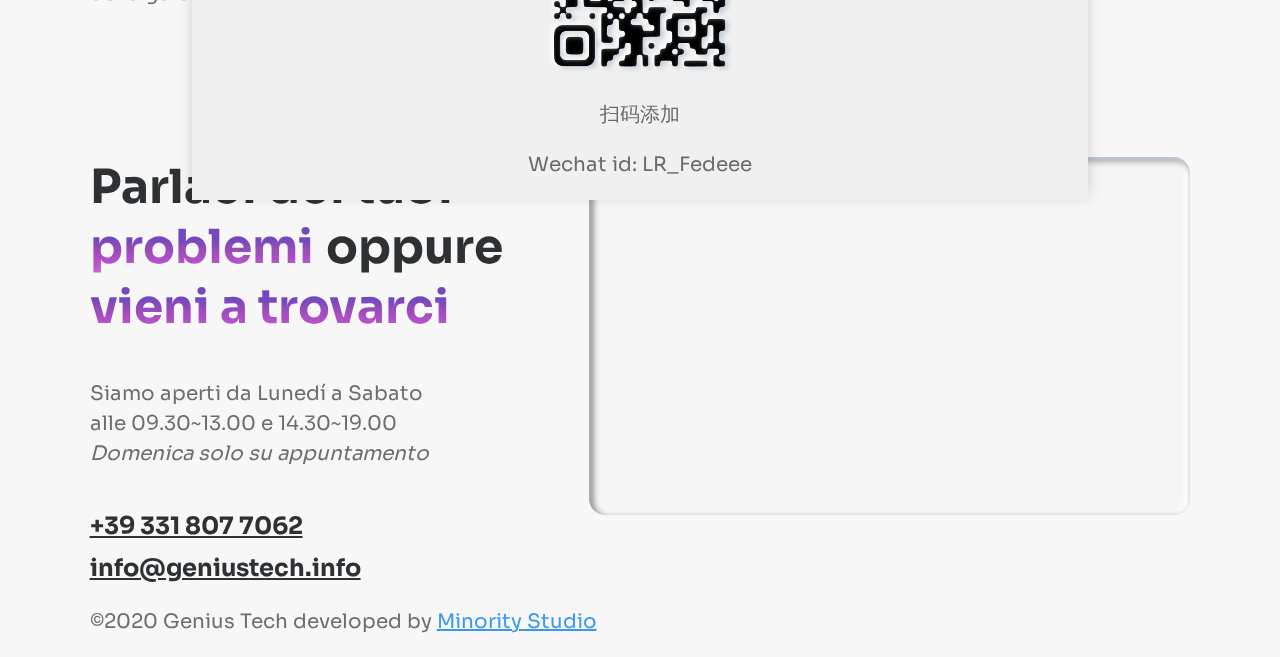
==== commit b7718fbb: "ps5 - wechat detect" ====
--- a/preview/index.html
+++ b/preview/index.html
@@ -394,7 +394,7 @@
 
 			<div id="block" class=""></div>
 			
-			<!-- <div id="pricing">
+			<!-- <div id="" class="modal">
 				<div class="dragger"></div>
 				<h2 id="fetched-device"></h2>
 				<div class="services" id="services">
--- a/src/app.css
+++ b/src/app.css
@@ -9,6 +9,42 @@
   --transition: cubic-bezier(0.42, 0, 0.21, 0.99);
 }
 
+.hidden {
+  display: none;
+}
+
+.text-left {
+  text-align: left;
+}
+
+.text-center {
+  text-align: center;
+}
+
+.content {
+  margin: 12px 24px;
+}
+
+.mobile-only {
+  display: none;
+}
+
+@media (max-width: 500px) {
+  .mobile-only {
+    display: block;
+  }
+}
+
+hashtag,
+p a {
+  cursor: pointer;
+  color: #3897f0;
+}
+
+p a {
+  text-decoration: underline;
+}
+
 html,
 body {
   margin: 0;
@@ -80,7 +116,7 @@
   outline: none;
 }
 
-a{
+a {
   color: var(--ii);
 }
 
@@ -106,52 +142,52 @@
   border-radius: 24px;
 } */
 
-.btn{
+.btn {
   text-align: center;
   max-width: 448px;
   height: 46px;
 }
 
-.btn.dark{
+.btn.dark {
   background: #535353;
 }
 
-.btn.dark a, .btn.whatsapp a{
+.btn.dark a,
+.btn.whatsapp a {
   color: #fff;
 }
 
-.btn.whatsapp{
-  background: #00E676;
-}
-
-.btn.i-iii{
+.btn.whatsapp {
+  background: #00e676;
+}
+
+.btn.i-iii {
   display: inline-block;
   margin-right: 8px;
   width: calc((100% - 12px) / 3);
 }
 
-.btn.ii-iii{
+.btn.ii-iii {
   display: inline-block;
   width: calc((100% - 12px) / 3 * 2);
 }
 
-.btn a{
+.btn a {
   width: 100%;
   height: 100%;
   display: flex;
   align-items: center;
 }
 
-.btn svg{
+.btn svg {
   margin-left: 4px;
   margin-right: -9px;
 }
 
-.btn a span{
+.btn a span {
   font-size: 14px;
   margin: auto;
 }
-
 
 /* a.neu span {
   position: absolute;
@@ -200,17 +236,22 @@
   padding: 0 22px;
 }
 
-.tipi-container{
+.lead-image {
+  width: 57vw;
+}
+
+.tipi-container {
   position: relative;
   overflow-x: hidden;
   margin: auto -24px;
+  overflow-y: hidden;
 }
 
 .flex--tipi {
   display: flex;
   position: relative;
   overflow-x: auto;
-  
+  overflow-y: hidden;
 }
 
 .tipi {
@@ -248,32 +289,36 @@
   -moz-transition: transform 0.5s ease, opacity 0.2s ease;
   -ms-transition: transform 0.5s ease, opacity 0.2s ease;
   -o-transition: transform 0.5s ease, opacity 0.2s ease;
-  
-}
-
-.tipi .neu:hover::before, .tipi .neu:active::before, .tipi .neu:focus::before, .tipi .neu.hover.hover_effect::before {
+}
+
+.tipi .neu:hover::before,
+.tipi .neu:active::before,
+.tipi .neu:focus::before,
+.tipi .neu.hover.hover_effect::before {
   opacity: 1;
   transform: scalex(1) translateX(1px);
 }
 
-@media only screen and (max-width: 725px){
-  .grad-mask{
+@media only screen and (max-width: 725px) {
+  .grad-mask {
     position: absolute;
-    left: 0px;
+    left: 2px;
     top: 0;
     z-index: 5;
     width: 100vw;
     height: 107px;
-    background: linear-gradient(270deg, var(--bg) 10%, rgba(240, 240, 240, 0) 36%);
+    background: linear-gradient(
+      270deg,
+      var(--bg) 10%,
+      rgba(240, 240, 240, 0) 36%
+    );
     pointer-events: none;
   }
 
-  .tipi{
+  .tipi {
     padding-right: 32px;
   }
-
-}
-
+}
 
 .iframe--container {
   position: relative;
@@ -292,8 +337,8 @@
   pointer-events: none;
 }
 
-footer{
-  margin-top: 92px;
+footer {
+  margin-top: 52px;
   position: relative;
 }
 
@@ -302,7 +347,7 @@
   height: 60vw;
 }
 
-footer .at{
+footer .at {
   display: block;
   text-decoration: underline;
   color: var(--i);
@@ -313,7 +358,7 @@
   border-radius: 16px;
 }
 
-.copyright{
+.copyright {
   margin-top: 24px;
 }
 
@@ -351,12 +396,11 @@
   }
 }
 
-
 a {
   text-decoration: none;
 }
 
-.at{
+.at {
   color: var(--i);
 
   margin: 12px auto;
@@ -376,12 +420,12 @@
   text-align: center;
 }
 
-.cta a{
+.cta a {
   margin: 0 auto;
 }
 
-@media only screen and (min-width: 667px){
-  .cta{
+@media only screen and (min-width: 667px) {
+  .cta {
     width: 60vw;
   }
 }
@@ -390,6 +434,7 @@
 .cover {
   position: relative;
   background-size: cover;
+  background-repeat: no-repeat;
   opacity: 1;
 }
 
@@ -399,7 +444,7 @@
   margin-bottom: 12px;
 }
 
-.cover:before {
+.cover:not(.reset):before {
   content: "";
   position: absolute;
   z-index: 1;
@@ -430,109 +475,126 @@
   bottom: 3px;
 }
 
-#pricing{
-	width: 100vw;
-
-	background: #F0F0F0;
-	box-shadow: 0px -4px 14px rgba(0, 0, 0, 0.17);
-	border-radius: 24px 24px 0px 0px;
-
-	position: fixed;
-	transform: translatey(100vh);
-	left: 0;
-	right: 0;
-	bottom: 0;
-	z-index: 50;
-	
-	transition: transform .7s var(--transition);
-  -webkit-transition: transform .7s var(--transition);
-  -moz-transition: transform .7s var(--transition);
-  -ms-transition: transform .7s var(--transition);
-  -o-transition: transform .7s var(--transition);
-}
-
-#pricing.show{
-	transform: translatey(0);
-}
-
-@media only screen and (min-width: 816px){
-  #pricing{
+.modal {
+  width: 100vw;
+
+  background: #f0f0f0;
+  box-shadow: 0px -4px 14px rgba(0, 0, 0, 0.17);
+  border-radius: 24px 24px 0px 0px;
+
+  position: fixed;
+  transform: translatey(100vh);
+  left: 0;
+  right: 0;
+  bottom: 0;
+  z-index: 50;
+
+  transition: transform 0.7s var(--transition);
+  -webkit-transition: transform 0.7s var(--transition);
+  -moz-transition: transform 0.7s var(--transition);
+  -ms-transition: transform 0.7s var(--transition);
+  -o-transition: transform 0.7s var(--transition);
+}
+
+.modal.show {
+  transform: translatey(0);
+}
+
+#wechat-modal p {
+  width: fit-content;
+  margin-left: auto;
+  margin-right: auto;
+}
+
+@media only screen and (min-width: 816px) {
+  .modal {
     width: 70vw;
     left: 50%;
     transform: translatey(100vh) translatex(-50%);
   }
-  #pricing.show{
+  .modal.show {
     transform: translatey(0) translatex(-50%);
   }
 }
 
-#pricing .instagram{
+.modal .instagram {
   text-align: center;
 }
-#pricing .instagram p{
+.modal .instagram p {
   margin: 4px auto;
 }
-#pricing .instagram .profile--id{
+.modal .instagram .profile--id {
   color: var(--i);
 }
-#pricing .instagram .profile--caption{
+.modal .instagram .profile--caption {
   font-size: 9px;
 }
 
-.instagram--profile{
+.instagram--profile {
   width: 20%;
   padding-top: 20%;
   background-size: cover;
   border-radius: 100%;
-  
+
   margin: 12px auto;
   box-shadow: 0px -4px 14px rgba(0, 0, 0, 0.17);
-}
-
-.cta--instagram{
-  background: #3897F0;
-}
-
-.cta--instagram a{
+  background-image: url(/src/icon.jpg);
+}
+
+.cta--instagram {
+  background: #3897f0;
+}
+.cta--wechat {
+  background: #64d577;
+}
+
+.cta--instagram a {
   color: var(--bg);
 }
-
-#block{
-	position: fixed;
-	top:0;
-	right:0;
-	bottom:0;
-	left:0;
-	background: black;
-	opacity: 0;
-	z-index: 45;
-	pointer-events: none;
-	transition: opacity .5s var(--transition);
-	-webkit-transition: opacity .5s var(--transition);
-	-moz-transition: opacity .5s var(--transition);
-	-ms-transition: opacity .5s var(--transition);
-	-o-transition: opacity .5s var(--transition);
-}
-
-#block.show{
-	opacity:.3;
-	pointer-events: all;
-	transition: opacity .5s var(--transition);
-	-webkit-transition: opacity .5s var(--transition);
-	-moz-transition: opacity .5s var(--transition);
-	-ms-transition: opacity .5s var(--transition);
-	-o-transition: opacity .5s var(--transition);
-}
-
-.dragger{
-	width: 30vw;
-	height: 3px;
-	margin: 10px auto 0;
-
-	background: var(--iii);
-	border-radius: 100px;
-}
-
+.cta--wechat a {
+  color: var(--bg);
+}
+
+.align-left {
+  margin-left: 0;
+}
+
+#block {
+  position: fixed;
+  top: 0;
+  right: 0;
+  bottom: 0;
+  left: 0;
+  background: black;
+  opacity: 0;
+  z-index: 45;
+  pointer-events: none;
+  transition: opacity 0.5s var(--transition);
+  -webkit-transition: opacity 0.5s var(--transition);
+  -moz-transition: opacity 0.5s var(--transition);
+  -ms-transition: opacity 0.5s var(--transition);
+  -o-transition: opacity 0.5s var(--transition);
+}
+
+#block.show {
+  opacity: 0.3;
+  pointer-events: all;
+  transition: opacity 0.5s var(--transition);
+  -webkit-transition: opacity 0.5s var(--transition);
+  -moz-transition: opacity 0.5s var(--transition);
+  -ms-transition: opacity 0.5s var(--transition);
+  -o-transition: opacity 0.5s var(--transition);
+}
+
+.dragger {
+  width: 30vw;
+  height: 3px;
+  margin: 10px auto 0;
+  max-width: 200px;
+
+  background: var(--iii);
+  border-radius: 100px;
+}
 
 .placeholder {
   animation: glow 2s infinite;
@@ -549,16 +611,6 @@
     opacity: 1;
   }
 }
-
-
-
-
-
-
-
-
-
-
 
 /* header */
 
@@ -901,81 +953,97 @@
 
 /* MAIN MEDIA QUERIES*/
 
-@media only screen and (max-width: 446px){
-    
-    p {
-      font-size: 14px;
-    }
-}
-
-@media only screen and (min-width: 446px){
-    
-    h1, h1 span {
-      font-size: 46px;
-    }
-    p {
-      font-size: 14px;
-    }
-}
-
-@media only screen and (min-width: 640px){
-  .grid{
+@media only screen and (max-width: 446px) {
+  p {
+    font-size: 14px;
+  }
+}
+
+@media only screen and (min-width: 446px) {
+  h1,
+  h1 span {
+    font-size: 46px;
+  }
+  p {
+    font-size: 14px;
+  }
+}
+
+@media only screen and (min-width: 640px) {
+  .grid {
     display: grid;
     grid-template-columns: 1fr 1fr;
     grid-template-rows: auto;
     gap: 0px 24px;
   }
-  .col-l{
+  .col-l {
     grid-column-start: auto;
     max-width: 50vw;
   }
-  .col-r{
+  .col-r {
     margin-top: 48px;
     grid-column-start: auto;
   }
 }
 
-
-@media only screen and (min-width: 816px){
-  .brrrand{
+@media only screen and (min-width: 816px) {
+  .brrrand {
     left: 7vw;
   }
-  
-  main, #table#table{
+
+  main,
+  #table#table {
     padding: 0 7vw;
   }
-  
-  .hero{
+
+  .hero {
     background-size: 100%;
     background-position: 58.5% 115%;
     transform: translate(15vw, 10vw);
   }
 
-  #phone-vec{
+  #phone-vec {
     width: 25vw;
     height: auto;
     margin-bottom: 18.5vw;
     margin-left: 8.5vw;
   }
-    
-  .lead{
-    text-align: center; 
-  }
-  
+
+  .lead {
+    text-align: center;
+    position: relative;
+  }
+
+  .lead-image {
+    position: absolute;
+    top: 0;
+    left: 50%;
+    transform: translatex(-50%);
+
+    width: 30vw;
+    max-width: 400px;
+  }
+
+  .lead-image-ph {
+    width: 30vw;
+    max-width: 400px;
+    padding-top: 35%;
+  }
+
   .cover.marchio {
     width: 40vw;
     height: 17vw;
     margin-left: auto;
   }
 
-  article{
-    margin: 20vw auto;
-  }
-
-  footer{
+  article {
+    margin: 10vw auto;
+  }
+
+  footer {
     margin-top: 10vw;
   }
-    
+
   .iframe--container {
     width: 47vw;
     max-width: 770px;
@@ -995,8 +1063,9 @@
   }
 }
 
-@media only screen and (min-width: 1220px){
-  h1, h1 span {
+@media only screen and (min-width: 1220px) {
+  h1,
+  h1 span {
     font-size: 47px;
   }
 
@@ -1012,28 +1081,29 @@
     font-size: 20px;
   }
 
-  p{
+  p {
     font-size: 20px;
   }
 
-  footer a{
+  footer a {
     font-size: 32px;
   }
 
-  footer .pf{
+  footer .pf {
     margin: 42px 0;
   }
-  
-  article.intro{
-    margin-top: -5vw;
-    overflow: hidden;
-  }
-
-  .hero{
+
+  article.intro {
+    margin-top: -60px;
+    /* overflow: hidden; */
+    overflow: visible;
+  }
+
+  .hero {
     transform: translate(14vw, 9vw);
   }
 
-  .col-l{
+  .col-l {
     max-width: 30vw;
   }
 
@@ -1051,7 +1121,7 @@
     bottom: 3px;
   }
 
-  .iframe--container{ 
+  .iframe--container {
     position: absolute;
     top: 0;
     right: 0;
